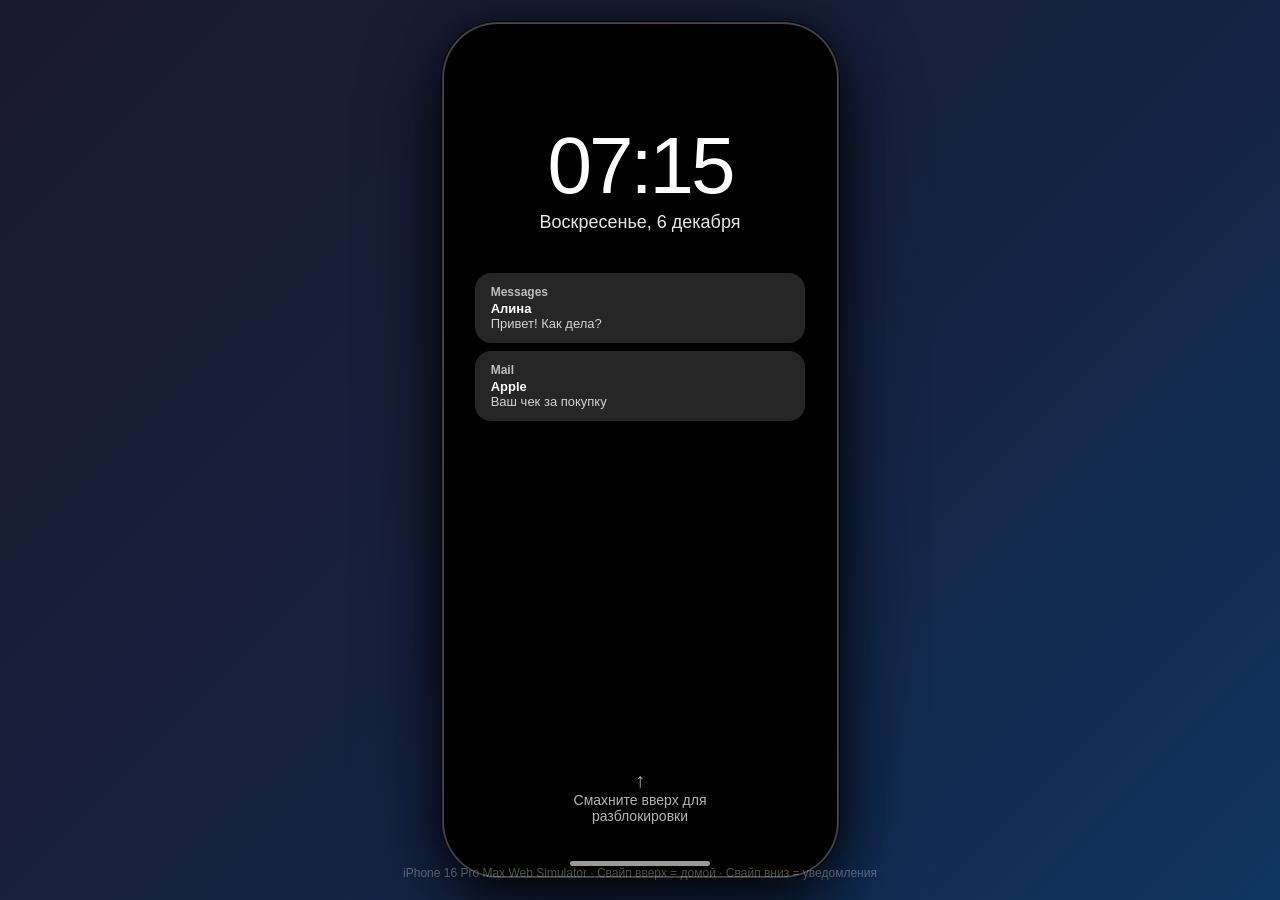
==== index.html @ 6da528c4 "Initial upload" ====
<!DOCTYPE html>
<html lang="ru">
<head>
  <meta charset="UTF-8">
  <meta name="viewport" content="width=device-width, initial-scale=1.0, maximum-scale=1.0, user-scalable=no">
  <title>iPhone 16 Pro Max</title>
  <link rel="stylesheet" href="css/main.css">
  <link rel="stylesheet" href="css/apps.css">
  <link rel="stylesheet" href="apps/facetime/facetime-styles.css">
  <style>
    #app-window { background: #000; }
  </style>
</head>
<body>

<!-- Phone shell -->
<div id="phone">
  <!-- Hardware buttons -->
  <div class="btn-action" title="Action Button"></div>
  <div class="btn-vol-up" title="Volume Up"></div>
  <div class="btn-vol-down" title="Volume Down"></div>
  <div class="btn-power" title="Power"></div>
  <!-- Bottom -->
  <div class="usbc"></div>
  <div class="speaker-left"></div>
  <div class="speaker-right"></div>

  <!-- Screen -->
  <div id="screen">
    <div id="screen-inner">

      <!-- Brightness overlay -->
      <div id="brightness-overlay"></div>

      <!-- ===== LOCK SCREEN ===== -->
      <div class="view active" id="lock-screen">
        <div class="lock-bg"></div>
        <div id="lock-screen-content">
          <div id="lock-time">00:00</div>
          <div id="lock-date">Понедельник, 1 января</div>
          <div id="lock-notifications"></div>
        </div>
        <div id="swipe-hint">Смахните вверх для разблокировки</div>
      </div>

      <!-- ===== PIN SCREEN ===== -->
      <div class="view" id="pin-screen">
        <div id="pin-title">Введите пароль</div>
        <div id="pin-dots">
          <div class="pin-dot"></div>
          <div class="pin-dot"></div>
          <div class="pin-dot"></div>
          <div class="pin-dot"></div>
        </div>
        <div id="pin-keypad">
          <button class="pin-key" onclick="handlePinKey('1')">1<span class="sub"></span></button>
          <button class="pin-key" onclick="handlePinKey('2')">2<span class="sub">ABC</span></button>
          <button class="pin-key" onclick="handlePinKey('3')">3<span class="sub">DEF</span></button>
          <button class="pin-key" onclick="handlePinKey('4')">4<span class="sub">GHI</span></button>
          <button class="pin-key" onclick="handlePinKey('5')">5<span class="sub">JKL</span></button>
          <button class="pin-key" onclick="handlePinKey('6')">6<span class="sub">MNO</span></button>
          <button class="pin-key" onclick="handlePinKey('7')">7<span class="sub">PQRS</span></button>
          <button class="pin-key" onclick="handlePinKey('8')">8<span class="sub">TUV</span></button>
          <button class="pin-key" onclick="handlePinKey('9')">9<span class="sub">WXYZ</span></button>
          <button class="pin-key emergency" onclick="showView('lock-screen')">Отмена</button>
          <button class="pin-key" onclick="handlePinKey('0')">0<span class="sub"></span></button>
          <button class="pin-key del" onclick="handlePinKey('del')">⌫</button>
        </div>
      </div>

      <!-- ===== HOME SCREEN ===== -->
      <div class="view" id="home-screen">
        <div id="home-wallpaper"></div>

        <!-- Status bar -->
        <div id="status-bar">
          <div id="status-time" onclick="openNotifCenter()" style="cursor:pointer"></div>
          <div id="status-icons" onclick="openControlCenter()" style="cursor:pointer;pointer-events:all"></div>
        </div>

        <!-- Dynamic Island -->
        <div id="dynamic-island">
          <div id="island-content"></div>
        </div>

        <!-- App pages -->
        <div id="pages-container"></div>

        <!-- Page dots -->
        <div id="page-dots"></div>

        <!-- Dock -->
        <div id="dock"></div>
      </div>

      <!-- ===== APP WINDOW ===== -->
      <div id="app-window">
        <div id="app-header">
          <div id="app-back" onclick="closeApp()">‹ Домой</div>
          <div id="app-title"></div>
          <div style="width:60px"></div>
        </div>
        <div id="app-content"></div>
      </div>

      <!-- ===== CONTROL CENTER ===== -->
      <div id="control-center">
        <div id="cc-bg" onclick="closeControlCenter()"></div>
        <div id="cc-content"></div>
      </div>

      <!-- ===== NOTIFICATION CENTER ===== -->
      <div id="notification-center">
        <div id="nc-bg" onclick="closeNotifCenter()"></div>
        <div id="nc-content"></div>
      </div>

      <!-- ===== HOME INDICATOR ===== -->
      <div id="home-indicator" onclick="goHome()"></div>

    </div><!-- /screen-inner -->
  </div><!-- /screen -->
</div><!-- /phone -->

<div style="position:fixed;bottom:20px;left:50%;transform:translateX(-50%);color:rgba(255,255,255,0.3);font-size:12px;pointer-events:none;text-align:center">
  iPhone 16 Pro Max Web Simulator · Свайп вверх = домой · Свайп вниз = уведомления
</div>

<script src="js/core.js"></script>
<script src="apps/facetime/facetime-models.js"></script>
<script src="apps/facetime/facetime-utils.js"></script>
<script src="apps/facetime/facetime-app.js"></script>
<script src="js/apps.js"></script>
</body>
</html>
---- css/main.css ----
* {
  margin: 0;
  padding: 0;
  box-sizing: border-box;
  -webkit-tap-highlight-color: transparent;
  user-select: none;
}

/* Hide all scrollbars inside the phone, but keep wheel/touch scrolling working */
#screen-inner *::-webkit-scrollbar,
#screen-inner::-webkit-scrollbar {
  width: 0 !important;
  height: 0 !important;
  display: none !important;
}
#screen-inner *,
#screen-inner {
  scrollbar-width: none !important;
  -ms-overflow-style: none !important;
}

:root {
  --titanium: #8E8E93;
  --titanium-dark: #636366;
  --titanium-light: #AEAEB2;
  --screen-bg: #000;
  --island-bg: #000;
  --font: -apple-system, 'SF Pro Display', 'Helvetica Neue', sans-serif;
}

body {
  background: linear-gradient(135deg, #1a1a2e 0%, #16213e 50%, #0f3460 100%);
  display: flex;
  justify-content: center;
  align-items: center;
  min-height: 100vh;
  font-family: var(--font);
  overflow: hidden;
}

/* ========== PHONE SHELL ========== */
#phone {
  position: relative;
  width: 393px;
  height: 852px;
  background: linear-gradient(160deg, #2c2c2e 0%, #1c1c1e 40%, #2c2c2e 100%);
  border-radius: 54px;
  box-shadow:
    0 0 0 1px rgba(255,255,255,0.08),
    0 0 0 2px #3a3a3c,
    0 0 0 3px rgba(0,0,0,0.8),
    0 30px 80px rgba(0,0,0,0.9),
    0 0 40px rgba(0,0,0,0.5),
    inset 0 1px 0 rgba(255,255,255,0.1);
  overflow: hidden;
  flex-shrink: 0;
}

/* Side buttons */
.btn-action {
  position: absolute;
  left: -3px;
  top: 120px;
  width: 3px;
  height: 36px;
  background: linear-gradient(to right, #3a3a3c, #2c2c2e);
  border-radius: 2px 0 0 2px;
  cursor: pointer;
  box-shadow: -1px 0 3px rgba(0,0,0,0.5);
}

.btn-vol-up {
  position: absolute;
  left: -3px;
  top: 178px;
  width: 3px;
  height: 64px;
  background: linear-gradient(to right, #3a3a3c, #2c2c2e);
  border-radius: 2px 0 0 2px;
  cursor: pointer;
}

.btn-vol-down {
  position: absolute;
  left: -3px;
  top: 254px;
  width: 3px;
  height: 64px;
  background: linear-gradient(to right, #3a3a3c, #2c2c2e);
  border-radius: 2px 0 0 2px;
  cursor: pointer;
}

.btn-power {
  position: absolute;
  right: -3px;
  top: 200px;
  width: 3px;
  height: 80px;
  background: linear-gradient(to left, #3a3a3c, #2c2c2e);
  border-radius: 0 2px 2px 0;
  cursor: pointer;
}

/* Bottom USB-C */
.usbc {
  position: absolute;
  bottom: 10px;
  left: 50%;
  transform: translateX(-50%);
  width: 60px;
  height: 8px;
  background: #1c1c1e;
  border-radius: 4px;
  border: 1px solid #3a3a3c;
}

.usbc::before,
.usbc::after {
  content: '';
  position: absolute;
  top: 50%;
  transform: translateY(-50%);
  width: 6px;
  height: 4px;
  background: #3a3a3c;
  border-radius: 2px;
}
.usbc::before { left: 6px; }
.usbc::after { right: 6px; }

/* Speaker grilles */
.speaker-left, .speaker-right {
  position: absolute;
  bottom: 14px;
  width: 40px;
  height: 4px;
  background: repeating-linear-gradient(90deg, #3a3a3c 0px, #3a3a3c 2px, transparent 2px, transparent 5px);
  border-radius: 2px;
}
.speaker-left { left: 40px; }
.speaker-right { right: 40px; }

/* ========== SCREEN ========== */
#screen {
  position: absolute;
  top: 0; left: 0;
  width: 100%;
  height: 100%;
  border-radius: 54px;
  overflow: hidden;
  background: #000;
}

/* Screen inner (slight inset) */
#screen-inner {
  position: absolute;
  top: 2px; left: 2px;
  right: 2px; bottom: 2px;
  border-radius: 52px;
  overflow: hidden;
  background: #000;
}

/* ========== STATUS BAR ========== */
#status-bar {
  position: absolute;
  top: 0; left: 0; right: 0;
  height: 54px;
  display: flex;
  align-items: flex-end;
  padding: 0 28px 8px;
  justify-content: space-between;
  z-index: 100;
}

#status-time {
  font-size: 15px;
  font-weight: 600;
  color: #fff;
  letter-spacing: -0.3px;
  cursor: pointer;
  padding: 4px 8px;
  border-radius: 8px;
  transition: background 0.15s;
}

#status-time:hover {
  background: rgba(255,255,255,0.1);
}

#status-icons {
  display: flex;
  align-items: center;
  gap: 6px;
  cursor: pointer;
  padding: 4px 8px;
  border-radius: 8px;
  transition: background 0.15s;
}

#status-icons:hover {
  background: rgba(255,255,255,0.1);
}

#status-icons svg {
  fill: #fff;
}

/* ========== DYNAMIC ISLAND ========== */
#dynamic-island {
  position: absolute;
  top: 11px;
  left: 50%;
  transform: translateX(-50%);
  width: 120px;
  height: 36px;
  background: #000;
  border-radius: 20px;
  z-index: 200;
  cursor: pointer;
  transition: all 0.4s cubic-bezier(0.34, 1.56, 0.64, 1);
  display: flex;
  align-items: center;
  justify-content: center;
  overflow: hidden;
}

#dynamic-island.expanded {
  width: 340px;
  height: 80px;
  border-radius: 28px;
}

#dynamic-island.pill {
  width: 200px;
  height: 36px;
}

#island-content {
  display: none;
  width: 100%;
  padding: 0 14px;
  color: #fff;
  font-size: 13px;
  align-items: center;
  gap: 10px;
}

#dynamic-island.expanded #island-content {
  display: flex;
}

/* ========== VIEWS ========== */
.view {
  position: absolute;
  top: 0; left: 0;
  width: 100%;
  height: 100%;
  border-radius: 52px;
  overflow: hidden;
  opacity: 0;
  pointer-events: none;
  transition: opacity 0.3s ease;
}

.view.active {
  opacity: 1;
  pointer-events: all;
}

/* ========== LOCK SCREEN ========== */
#lock-screen {
  background: url('https://4kwallpapers.com/images/walls/thumbs_3t/7629.jpg') center/cover no-repeat;
  display: flex;
  flex-direction: column;
  align-items: center;
  justify-content: flex-start;
  padding-top: 100px;
  position: relative;
}

#lock-screen .lock-bg {
  position: absolute;
  top: 0; left: 0; right: 0; bottom: 0;
  background-size: cover;
  background-position: center;
  z-index: 0;
}

#lock-screen-content {
  position: relative;
  z-index: 1;
  display: flex;
  flex-direction: column;
  align-items: center;
  width: 100%;
}

#lock-time {
  font-size: 80px;
  font-weight: 200;
  color: #fff;
  letter-spacing: -3px;
  text-shadow: 0 2px 20px rgba(0,0,0,0.3);
  line-height: 1;
  margin-bottom: 6px;
}

#lock-date {
  font-size: 18px;
  color: rgba(255,255,255,0.9);
  font-weight: 400;
  margin-bottom: 40px;
}

#lock-notifications {
  width: 85%;
  display: flex;
  flex-direction: column;
  gap: 8px;
  margin-bottom: 40px;
}

.lock-notif {
  background: rgba(255,255,255,0.15);
  backdrop-filter: blur(20px);
  border-radius: 16px;
  padding: 12px 16px;
  color: #fff;
  font-size: 13px;
}

.lock-notif .notif-app {
  font-weight: 600;
  font-size: 12px;
  opacity: 0.7;
  margin-bottom: 2px;
}

#swipe-hint {
  position: absolute;
  bottom: 50px;
  left: 50%;
  transform: translateX(-50%);
  color: rgba(255,255,255,0.7);
  font-size: 14px;
  text-align: center;
  animation: pulse 2s ease-in-out infinite;
}

#swipe-hint::before {
  content: '↑';
  display: block;
  font-size: 20px;
  animation: bounceUp 1.5s ease-in-out infinite;
}

@keyframes bounceUp {
  0%, 100% { transform: translateY(0); }
  50% { transform: translateY(-8px); }
}

@keyframes pulse {
  0%, 100% { opacity: 0.7; }
  50% { opacity: 0.3; }
}

/* ========== PIN SCREEN ========== */
#pin-screen {
  background: rgba(0,0,0,0.85);
  backdrop-filter: blur(30px);
  display: flex;
  flex-direction: column;
  align-items: center;
  justify-content: center;
  gap: 30px;
}

#pin-title {
  color: #fff;
  font-size: 20px;
  font-weight: 600;
}

#pin-dots {
  display: flex;
  gap: 16px;
}

.pin-dot {
  width: 14px;
  height: 14px;
  border-radius: 50%;
  border: 2px solid rgba(255,255,255,0.6);
  background: transparent;
  transition: all 0.15s ease;
}

.pin-dot.filled {
  background: #fff;
  border-color: #fff;
}

.pin-dot.error {
  background: #ff3b30;
  border-color: #ff3b30;
  animation: shake 0.4s ease;
}

@keyframes shake {
  0%, 100% { transform: translateX(0); }
  25% { transform: translateX(-6px); }
  75% { transform: translateX(6px); }
}

#pin-keypad {
  display: grid;
  grid-template-columns: repeat(3, 1fr);
  gap: 14px;
  width: 280px;
}

.pin-key {
  height: 72px;
  border-radius: 50%;
  background: rgba(255,255,255,0.15);
  border: none;
  color: #fff;
  font-size: 28px;
  font-weight: 300;
  cursor: pointer;
  display: flex;
  flex-direction: column;
  align-items: center;
  justify-content: center;
  transition: background 0.1s;
  font-family: var(--font);
}

.pin-key:active, .pin-key.pressed {
  background: rgba(255,255,255,0.35);
}

.pin-key .sub {
  font-size: 9px;
  letter-spacing: 1px;
  opacity: 0.6;
  font-weight: 500;
  margin-top: 2px;
}

.pin-key.del {
  font-size: 18px;
}

.pin-key.emergency {
  font-size: 13px;
  grid-column: 1;
  background: transparent;
}

/* ========== HOME SCREEN ========== */
#home-screen {
  background: #000;
  overflow: hidden;
}

/* Hide scrollbar on App Library page */
.home-page::-webkit-scrollbar { display: none; }

#dock, #home-search, #page-dots {
  transition: opacity 0.3s ease;
}

#home-wallpaper {
  position: absolute;
  top: 0; left: 0; right: 0; bottom: 0;
  background: url('https://4kwallpapers.com/images/walls/thumbs_3t/7629.jpg') center/cover no-repeat;
  z-index: 0;
}

#home-wallpaper::after {
  content: '';
  position: absolute;
  inset: 0;
  background: rgba(0,0,0,0.1);
  backdrop-filter: blur(8px);
}

#pages-container {
  position: absolute;
  top: 54px;
  left: 0;
  right: 0;
  bottom: 0;
  display: flex;
  transition: transform 0.3s cubic-bezier(0.25, 0.46, 0.45, 0.94);
  z-index: 1;
}

.home-page {
  min-width: 393px;
  padding: 10px 20px 120px;
  display: grid;
  grid-template-columns: repeat(4, 1fr);
  grid-template-rows: repeat(7, auto);
  gap: 20px 10px;
  align-content: start;
}

/* App Icons */
.app-icon {
  display: flex;
  flex-direction: column;
  align-items: center;
  gap: 5px;
  cursor: pointer;
  position: relative;
}

.app-icon-img {
  width: 60px;
  height: 60px;
  border-radius: 14px;
  display: flex;
  align-items: center;
  justify-content: center;
  font-size: 30px;
  transition: transform 0.1s ease;
  box-shadow: 0 4px 12px rgba(0,0,0,0.3);
  overflow: hidden;
  position: relative;
}

.app-icon-img::after {
  content: '';
  position: absolute;
  top: 0; left: 0; right: 0;
  height: 50%;
  background: linear-gradient(180deg, rgba(255,255,255,0.15) 0%, transparent 100%);
  border-radius: 14px 14px 0 0;
  pointer-events: none;
  z-index: 1;
}

.app-icon:active .app-icon-img {
  transform: scale(0.88);
}

.app-icon-label {
  font-size: 11px;
  color: #fff;
  text-align: center;
  text-shadow: 0 1px 3px rgba(0,0,0,0.6);
  white-space: nowrap;
  overflow: hidden;
  text-overflow: ellipsis;
  max-width: 70px;
}

.app-icon.wiggle .app-icon-img {
  animation: wiggle 0.3s ease-in-out infinite;
}

.app-badge {
  position: absolute;
  top: -4px;
  right: -4px;
  background: #ff3b30;
  color: #fff;
  font-size: 10px;
  font-weight: 700;
  min-width: 18px;
  height: 18px;
  border-radius: 9px;
  display: flex;
  align-items: center;
  justify-content: center;
  padding: 0 4px;
  border: 2px solid rgba(0,0,0,0.3);
}

.delete-btn {
  position: absolute;
  top: -4px;
  left: -4px;
  width: 20px;
  height: 20px;
  background: rgba(80,80,80,0.9);
  color: #fff;
  border-radius: 50%;
  display: none;
  align-items: center;
  justify-content: center;
  font-size: 14px;
  font-weight: 300;
  z-index: 10;
  cursor: pointer;
  border: 2px solid rgba(0,0,0,0.5);
}

.app-icon.wiggle .delete-btn {
  display: flex;
}

@keyframes wiggle {
  0%, 100% { transform: rotate(-1.5deg); }
  50% { transform: rotate(1.5deg); }
}

/* Page dots */
#page-dots {
  position: absolute;
  bottom: 118px;
  left: 50%;
  transform: translateX(-50%);
  display: flex;
  gap: 6px;
  z-index: 2;
}

.page-dot {
  width: 6px;
  height: 6px;
  border-radius: 50%;
  background: rgba(255,255,255,0.4);
  transition: all 0.3s;
}

.page-dot.active {
  background: #fff;
  transform: scale(1.2);
}

/* Dock */
#dock {
  position: absolute;
  bottom: 12px;
  left: 20px;
  right: 20px;
  height: 90px;
  background: rgba(200,200,220,0.25);
  backdrop-filter: blur(40px) saturate(150%);
  border-radius: 28px;
  display: flex;
  align-items: center;
  justify-content: space-around;
  padding: 0 20px;
  z-index: 2;
  border: 1px solid rgba(255,255,255,0.2);
}

/* ========== APP WINDOW ========== */
#app-window {
  position: absolute;
  top: 0; left: 0;
  width: 100%;
  height: 100%;
  z-index: 300;
  display: none;
  flex-direction: column;
  border-radius: 52px;
  overflow: hidden;
  transform-origin: center center;
}

#app-window.open {
  display: flex;
  animation: appOpen 0.35s cubic-bezier(0.34, 1.2, 0.64, 1) forwards;
}

#app-window.closing {
  animation: appClose 0.25s ease-in forwards;
}

@keyframes appOpen {
  from { transform: scale(0.85); opacity: 0; }
  to { transform: scale(1); opacity: 1; }
}

@keyframes appClose {
  from { transform: scale(1); opacity: 1; }
  to { transform: scale(0.85); opacity: 0; }
}

#app-header {
  height: 50px;
  display: flex;
  align-items: center;
  padding: 0 14px;
  justify-content: space-between;
  flex-shrink: 0;
  position: relative;
  z-index: 10;
  background: rgba(28,28,30,0.7);
  backdrop-filter: blur(20px) saturate(160%);
  border-bottom: 0.5px solid rgba(255,255,255,0.08);
}

#app-title {
  font-size: 16px;
  font-weight: 600;
  color: #fff;
  position: absolute;
  left: 50%;
  transform: translateX(-50%);
}

#app-back {
  color: #007AFF;
  font-size: 16px;
  cursor: pointer;
  display: flex;
  align-items: center;
  gap: 2px;
  padding: 6px 10px;
  border-radius: 10px;
  transition: background 0.15s;
  z-index: 2;
}

#app-back:hover {
  background: rgba(0,122,255,0.12);
}

#app-content {
  flex: 1;
  overflow: hidden;
  position: relative;
}

/* ========== CONTROL CENTER ========== */
#control-center {
  position: absolute;
  top: 0; left: 0;
  width: 100%;
  height: 100%;
  z-index: 400;
  display: none;
  border-radius: 52px;
  overflow: hidden;
}

#control-center.open {
  display: block;
  animation: slideDown 0.4s cubic-bezier(0.25, 0.46, 0.45, 0.94);
}

@keyframes slideDown {
  from { transform: translateY(-100%); opacity: 0; }
  to { transform: translateY(0); opacity: 1; }
}

#cc-bg {
  position: absolute;
  inset: 0;
  background: rgba(10,10,20,0.88);
  backdrop-filter: blur(50px) saturate(180%);
}

#cc-content {
  position: relative;
  z-index: 1;
}

/* Unused legacy classes kept for compat */
.cc-group { background: rgba(255,255,255,0.12); border-radius: 20px; }
.cc-conn-grid { display: grid; grid-template-columns: 1fr 1fr; grid-template-rows: 1fr 1fr; height: 100%; }
.cc-conn-item { display:flex;flex-direction:column;align-items:center;justify-content:center;gap:4px;cursor:pointer;padding:8px; }
.cc-tile-sm { background:rgba(255,255,255,0.12);border-radius:16px;display:flex;flex-direction:column;align-items:center;justify-content:center;padding:10px;cursor:pointer;aspect-ratio:1; }
.cc-tile-label { font-size:9px;font-weight:600;color:rgba(255,255,255,0.8); }
.cc-media { display:flex;align-items:center;padding:12px 16px;gap:10px; }
.cc-slider-group { display:flex;flex-direction:column;align-items:center;padding:14px; }
.cc-slider-icon { font-size:18px; }

/* ========== NOTIFICATIONS ========== */
#notification-center {
  position: absolute;
  top: 0; left: 0;
  width: 100%;
  height: 85%;
  z-index: 400;
  display: none;
  border-radius: 52px 52px 0 0;
  overflow: hidden;
}

#notification-center.open {
  display: block;
  animation: slideFromTop 0.35s ease;
}

@keyframes slideFromTop {
  from { transform: translateY(-100%); }
  to { transform: translateY(0); }
}

#nc-bg {
  position: absolute;
  inset: 0;
  background: rgba(15,15,15,0.88);
  backdrop-filter: blur(40px);
}

#nc-content {
  position: relative;
  z-index: 1;
  padding: 60px 16px 20px;
  overflow-y: auto;
  height: 100%;
}

.notif-item {
  background: rgba(50,50,50,0.8);
  border-radius: 16px;
  padding: 12px 16px;
  margin-bottom: 8px;
  color: #fff;
  display: flex;
  gap: 10px;
  align-items: flex-start;
}

.notif-icon {
  width: 34px;
  height: 34px;
  border-radius: 8px;
  display: flex;
  align-items: center;
  justify-content: center;
  font-size: 18px;
  flex-shrink: 0;
}

.notif-body .notif-app-name {
  font-size: 11px;
  opacity: 0.6;
  font-weight: 600;
  text-transform: uppercase;
  letter-spacing: 0.5px;
}

.notif-body .notif-title {
  font-size: 14px;
  font-weight: 600;
  margin: 2px 0;
}

.notif-body .notif-text {
  font-size: 13px;
  opacity: 0.8;
}

/* ========== ANIMATIONS & TRANSITIONS ========== */
.screen-transition {
  animation: fadeIn 0.3s ease;
}

@keyframes fadeIn {
  from { opacity: 0; }
  to { opacity: 1; }
}

/* ========== HOME INDICATOR ========== */
#home-indicator {
  position: absolute;
  bottom: 8px;
  left: 50%;
  transform: translateX(-50%);
  width: 140px;
  height: 5px;
  background: rgba(255, 255, 255, 0.6);
  border-radius: 3px;
  z-index: 500;
  cursor: pointer;
  transition: background 0.2s;
}

#home-indicator:hover {
  background: rgba(255, 255, 255, 0.9);
}

/* Brightness overlay */
#brightness-overlay {
  position: absolute;
  top: 0; left: 0;
  width: 100%;
  height: 100%;
  background: rgba(0,0,0,0);
  pointer-events: none;
  z-index: 999;
  border-radius: 52px;
  transition: background 0.3s;
}
---- css/apps.css ----
/* ========== HOME WIDGETS ========== */
.widget-row {
  grid-column: span 4;
  display: grid;
  grid-template-columns: 1fr 1fr;
  gap: 10px;
  margin-bottom: 4px;
}

.home-widget {
  border-radius: 20px;
  padding: 14px 16px;
  cursor: pointer;
  position: relative;
  overflow: hidden;
  display: flex;
  flex-direction: column;
  justify-content: space-between;
  min-height: 150px;
  backdrop-filter: blur(20px);
  transition: transform 0.1s;
}

.home-widget:active {
  transform: scale(0.95);
}

.weather-widget {
  background: linear-gradient(135deg, rgba(100,180,255,0.7), rgba(60,130,220,0.8));
  border: 1px solid rgba(255,255,255,0.2);
}

.widget-city {
  font-size: 14px;
  color: #fff;
  font-weight: 500;
}

.widget-temp {
  font-size: 48px;
  font-weight: 200;
  color: #fff;
  line-height: 1;
  letter-spacing: -2px;
}

.widget-condition {
  font-size: 12px;
  color: rgba(255,255,255,0.8);
}

.widget-label {
  position: absolute;
  bottom: 8px;
  left: 16px;
  font-size: 10px;
  color: rgba(255,255,255,0.6);
  font-weight: 600;
}

.calendar-widget {
  background: rgba(255,255,255,0.85);
  border: 1px solid rgba(255,255,255,0.3);
}

.widget-day {
  font-size: 11px;
  font-weight: 700;
  color: #ff3b30;
  letter-spacing: 0.5px;
}

.widget-date {
  font-size: 48px;
  font-weight: 300;
  color: #000;
  line-height: 1;
}

.widget-event {
  font-size: 12px;
  color: rgba(0,0,0,0.5);
}

.calendar-widget .widget-label {
  color: rgba(0,0,0,0.4);
}

/* ========== COMMON APP STYLES ========== */
.app-view {
  width: 100%;
  height: 100%;
  overflow-y: auto;
  overflow-x: hidden;
  -webkit-overflow-scrolling: touch;
}

/* iOS-style scroll */
.app-view::-webkit-scrollbar { display: none; }

/* ========== CALCULATOR ========== */
#calc-app {
  background: #000;
  display: flex;
  flex-direction: column;
  height: 100%;
  padding: 0;
}

#calc-display {
  flex: 1;
  display: flex;
  flex-direction: column;
  justify-content: flex-end;
  padding: 20px 24px 10px;
}

#calc-history {
  font-size: 22px;
  color: rgba(255,255,255,0.4);
  text-align: right;
  min-height: 30px;
  word-break: break-all;
}

#calc-result {
  font-size: 72px;
  font-weight: 200;
  color: #fff;
  text-align: right;
  letter-spacing: -2px;
  line-height: 1;
  word-break: break-all;
}

#calc-buttons {
  display: grid;
  grid-template-columns: repeat(4, 1fr);
  gap: 12px;
  padding: 16px;
}

.calc-btn {
  aspect-ratio: 1;
  border-radius: 50%;
  border: none;
  font-size: 28px;
  font-weight: 400;
  cursor: pointer;
  transition: filter 0.1s;
  font-family: -apple-system, sans-serif;
  display: flex;
  align-items: center;
  justify-content: center;
}

.calc-btn:active { filter: brightness(1.4); }
.calc-btn.func { background: #a5a5a5; color: #000; }
.calc-btn.op { background: #ff9f0a; color: #fff; }
.calc-btn.op.active { background: #fff; color: #ff9f0a; }
.calc-btn.num { background: #333; color: #fff; }
.calc-btn.zero { border-radius: 40px; aspect-ratio: auto; padding: 0 28px; justify-content: flex-start; }

/* ========== CLOCK ========== */
#clock-app {
  background: #000;
  height: 100%;
  display: flex;
  flex-direction: column;
  font-family: var(--font);
}

.clock-body {
  flex: 1;
  position: relative;
  overflow: hidden;
}

.clock-panel {
  display: none;
  position: absolute;
  inset: 0;
  flex-direction: column;
}

.clock-panel.active { display: flex; }

/* Header */
.clock-header {
  display: flex;
  align-items: flex-end;
  justify-content: space-between;
  padding: 18px 20px 8px;
  min-height: 52px;
}

.clock-title {
  margin: 0;
  color: #fff;
  font-size: 34px;
  font-weight: 700;
  letter-spacing: -0.5px;
}

.clock-add-btn {
  width: 32px;
  height: 32px;
  border-radius: 50%;
  border: none;
  background: #1c1c1e;
  color: #ff9f0a;
  font-size: 24px;
  line-height: 1;
  font-weight: 300;
  cursor: pointer;
  display: flex;
  align-items: center;
  justify-content: center;
  padding-bottom: 2px;
  font-family: var(--font);
}
.clock-add-btn:active { background: #2c2c2e; }

.clock-scroll {
  flex: 1;
  overflow-y: auto;
  padding: 8px 20px 20px;
}

/* Bottom tab bar */
.clock-tabbar {
  display: flex;
  background: rgba(20,20,22,0.96);
  backdrop-filter: blur(20px);
  border-top: 0.5px solid #2c2c2e;
  padding: 8px 0 6px;
}

.clock-tab {
  flex: 1;
  display: flex;
  flex-direction: column;
  align-items: center;
  gap: 3px;
  color: #8e8e93;
  cursor: pointer;
}

.clock-tab-ico {
  font-size: 22px;
  line-height: 1;
  filter: grayscale(1) brightness(1.4);
  opacity: 0.7;
}

.clock-tab-lbl {
  font-size: 10px;
  font-weight: 500;
}

.clock-tab.active { color: #ff9f0a; }
.clock-tab.active .clock-tab-ico {
  filter: none;
  opacity: 1;
}

/* World Clock */
.world-row {
  display: flex;
  align-items: center;
  justify-content: space-between;
  padding: 14px 0;
  border-bottom: 0.5px solid #2c2c2e;
}
.world-label {
  color: #8e8e93;
  font-size: 13px;
  margin-bottom: 2px;
}
.world-city {
  color: #fff;
  font-size: 22px;
  font-weight: 400;
}
.world-time {
  color: #fff;
  font-size: 52px;
  font-weight: 200;
  letter-spacing: -1px;
}

/* Alarm */
.alarm-row {
  display: flex;
  align-items: center;
  justify-content: space-between;
  padding: 14px 0;
  border-bottom: 0.5px solid #2c2c2e;
}
.alarm-time {
  color: #fff;
  font-size: 40px;
  font-weight: 200;
  letter-spacing: -1px;
  line-height: 1.05;
}
.alarm-time.off { color: #8e8e93; }
.alarm-sub {
  color: #8e8e93;
  font-size: 13px;
  margin-top: 2px;
}
.alarm-empty {
  color: #8e8e93;
  text-align: center;
  padding-top: 40px;
  font-size: 15px;
}

/* Stopwatch */
.sw-stage {
  display: flex;
  flex-direction: column;
  align-items: center;
  padding: 30px 20px 16px;
}

#sw-display {
  font-size: 72px;
  font-weight: 100;
  color: #fff;
  letter-spacing: -2px;
  margin: 24px 0 36px;
  font-variant-numeric: tabular-nums;
  font-feature-settings: "tnum";
}

#sw-display .ms {
  font-size: 72px;
  font-weight: 100;
}

.sw-btns {
  display: flex;
  gap: 56px;
  margin-bottom: 8px;
}

.sw-btn {
  width: 78px;
  height: 78px;
  border-radius: 50%;
  border: none;
  font-size: 16px;
  font-weight: 400;
  cursor: pointer;
  transition: filter 0.1s;
  font-family: var(--font);
  position: relative;
}

/* ring around buttons like iOS */
.sw-btn::before {
  content: "";
  position: absolute;
  inset: -3px;
  border-radius: 50%;
  border: 2px solid #000;
}

.sw-btn:active { filter: brightness(1.4); }
.sw-btn.start { background: rgba(48,209,88,0.25); color: #30d158; }
.sw-btn.stop { background: rgba(255,59,48,0.25); color: #ff3b30; }
.sw-btn.reset { background: #333; color: #fff; }
.sw-btn.lap { background: #333; color: #fff; }

#laps-list {
  width: 100%;
}

.lap-row {
  display: flex;
  justify-content: space-between;
  padding: 12px 0;
  border-bottom: 0.5px solid #2c2c2e;
  color: #fff;
  font-size: 16px;
  font-variant-numeric: tabular-nums;
}

/* Timer */
.timer-stage {
  flex: 1;
  display: flex;
  flex-direction: column;
  align-items: center;
  justify-content: center;
  gap: 36px;
  padding: 20px;
}

#timer-display {
  font-size: 80px;
  font-weight: 100;
  color: #fff;
  letter-spacing: -3px;
  font-variant-numeric: tabular-nums;
}

.timer-wheel-wrap {
  display: flex;
  align-items: flex-start;
  gap: 6px;
}

.timer-colon {
  color: #fff;
  font-size: 32px;
  font-weight: 300;
  margin-top: 10px;
}

.timer-wheel {
  display: flex;
  flex-direction: column;
  align-items: center;
  gap: 6px;
}

.timer-wheel label {
  color: #8e8e93;
  font-size: 12px;
}

.timer-wheel input {
  width: 72px;
  background: #1c1c1e;
  border: none;
  border-radius: 14px;
  color: #fff;
  font-size: 34px;
  font-weight: 200;
  text-align: center;
  padding: 12px 4px;
  font-family: var(--font);
  -moz-appearance: textfield;
}
.timer-wheel input::-webkit-outer-spin-button,
.timer-wheel input::-webkit-inner-spin-button {
  -webkit-appearance: none;
  margin: 0;
}

/* ========== MESSAGES ========== */
#messages-app {
  background: #000;
  height: 100%;
  display: flex;
  flex-direction: column;
}

.msg-list {
  flex: 1;
  overflow-y: auto;
  padding: 10px 16px;
  display: flex;
  flex-direction: column;
  gap: 12px;
}

.msg-bubble {
  max-width: 78%;
  padding: 10px 14px;
  border-radius: 18px;
  font-size: 15px;
  line-height: 1.4;
  word-break: break-word;
}

.msg-bubble.sent {
  background: #007AFF;
  color: #fff;
  align-self: flex-end;
  border-bottom-right-radius: 4px;
}

.msg-bubble.received {
  background: #2c2c2e;
  color: #fff;
  align-self: flex-start;
  border-bottom-left-radius: 4px;
}

.msg-time {
  font-size: 10px;
  opacity: 0.5;
  margin-top: 2px;
  text-align: right;
}

.msg-input-wrap {
  display: flex;
  align-items: center;
  padding: 8px 12px;
  gap: 8px;
  background: #1c1c1e;
  border-top: 1px solid #2c2c2e;
}

.msg-input {
  flex: 1;
  background: #2c2c2e;
  border: none;
  border-radius: 20px;
  padding: 8px 14px;
  color: #fff;
  font-size: 15px;
  outline: none;
  font-family: var(--font);
}

.msg-send-btn {
  width: 32px;
  height: 32px;
  border-radius: 50%;
  background: #007AFF;
  border: none;
  color: #fff;
  font-size: 16px;
  cursor: pointer;
  display: flex;
  align-items: center;
  justify-content: center;
}

/* ========== PHONE ========== */
#phone-app {
  background: #000;
  height: 100%;
  display: flex;
  flex-direction: column;
}

.dialer {
  flex: 1;
  display: flex;
  flex-direction: column;
  align-items: center;
  padding: 20px;
}

#dialer-number {
  font-size: 42px;
  font-weight: 300;
  color: #fff;
  letter-spacing: 2px;
  min-height: 60px;
  text-align: center;
  margin-bottom: 20px;
  width: 100%;
}

.dialer-grid {
  display: grid;
  grid-template-columns: repeat(3, 1fr);
  gap: 16px;
  width: 280px;
}

.dial-key {
  height: 72px;
  border-radius: 50%;
  background: #2c2c2e;
  border: none;
  color: #fff;
  font-size: 26px;
  cursor: pointer;
  display: flex;
  flex-direction: column;
  align-items: center;
  justify-content: center;
  transition: background 0.1s;
  font-family: var(--font);
}

.dial-key:active { background: #4c4c4e; }
.dial-key .sub { font-size: 9px; letter-spacing: 1.5px; opacity: 0.5; }
.dial-key.call-btn { background: #30d158; }
.dial-key.del-btn { background: transparent; font-size: 20px; }

/* ========== CALENDAR ========== */
#calendar-app {
  background: #000;
  height: 100%;
  display: flex;
  flex-direction: column;
  font-family: var(--font);
  color: #fff;
}

.cal-header {
  display: flex;
  align-items: center;
  justify-content: space-between;
  padding: 14px 18px 10px;
}

.cal-month {
  font-size: 22px;
  font-weight: 700;
  color: #fff;
}

.cal-nav {
  background: none;
  border: none;
  color: #ff3b30;
  font-size: 28px;
  cursor: pointer;
  padding: 0 10px;
  line-height: 1;
}

.cal-weekdays {
  display: grid;
  grid-template-columns: repeat(7, 1fr);
  padding: 0 8px 6px;
  border-bottom: 0.5px solid #2c2c2e;
}

.cal-wd {
  text-align: center;
  font-size: 11px;
  font-weight: 600;
  color: #8e8e93;
  text-transform: uppercase;
}

.cal-grid {
  display: grid;
  grid-template-columns: repeat(7, 1fr);
  padding: 6px 8px;
  gap: 2px;
}

.cal-cell {
  aspect-ratio: 1;
  display: flex;
  flex-direction: column;
  align-items: center;
  justify-content: center;
  cursor: pointer;
  position: relative;
  gap: 2px;
}

.cal-cell.empty { cursor: default; }

.cal-num {
  font-size: 18px;
  color: #fff;
  width: 34px;
  height: 34px;
  display: flex;
  align-items: center;
  justify-content: center;
  border-radius: 50%;
}

.cal-cell.today .cal-num {
  background: #ff3b30;
  color: #fff;
  font-weight: 600;
}

.cal-dot {
  width: 5px;
  height: 5px;
  border-radius: 50%;
  background: #ff3b30;
  position: absolute;
  bottom: 4px;
}

.cal-cell.today .cal-dot { background: #fff; }

.cal-events {
  flex: 1;
  overflow-y: auto;
  border-top: 8px solid #1c1c1e;
  padding: 14px 18px;
}

.cal-events-head {
  display: flex;
  align-items: center;
  justify-content: space-between;
  margin-bottom: 12px;
}

.cal-events-head span {
  font-size: 18px;
  font-weight: 600;
  color: #fff;
}

.cal-add {
  background: none;
  border: none;
  color: #ff3b30;
  font-size: 26px;
  cursor: pointer;
  line-height: 1;
}

.cal-noevents {
  color: #8e8e93;
  font-size: 15px;
  text-align: center;
  padding: 30px 0;
}

.cal-event {
  display: flex;
  align-items: center;
  gap: 12px;
  background: #1c1c1e;
  border-radius: 12px;
  padding: 12px 14px;
  margin-bottom: 8px;
}

.cal-event-bar {
  width: 4px;
  align-self: stretch;
  background: #ff3b30;
  border-radius: 2px;
}

.cal-event-info { flex: 1; }

.cal-event-title {
  font-size: 16px;
  color: #fff;
  font-weight: 500;
}

.cal-event-time {
  font-size: 13px;
  color: #8e8e93;
  margin-top: 2px;
}

.cal-event-del {
  background: none;
  border: none;
  color: #8e8e93;
  font-size: 16px;
  cursor: pointer;
}

/* ========== NOTES ========== */
#notes-app {
  background: #1c1c1e;
  height: 100%;
  display: flex;
  flex-direction: column;
  font-family: var(--font);
}

.notes-list-view, .note-edit-view {
  height: 100%;
  display: flex;
  flex-direction: column;
}

.notes-header {
  padding: 12px 18px 4px;
}

.notes-title {
  font-size: 32px;
  font-weight: 700;
  color: #fff;
  letter-spacing: 0.3px;
}

.notes-search {
  display: flex;
  align-items: center;
  gap: 7px;
  background: #2c2c2e;
  border-radius: 10px;
  padding: 8px 11px;
  margin: 8px 16px 6px;
}

.notes-search input {
  flex: 1;
  background: transparent;
  border: none;
  outline: none;
  color: #fff;
  font-size: 16px;
  font-family: var(--font);
}
.notes-search input::placeholder { color: #8e8e93; }

.notes-count {
  text-align: center;
  color: #8e8e93;
  font-size: 12px;
  padding: 4px 0 8px;
}

.notes-list {
  flex: 1;
  overflow-y: auto;
  padding: 0 16px;
}

.note-item {
  background: #2c2c2e;
  padding: 12px 16px;
  cursor: pointer;
  border-bottom: 0.5px solid #3a3a3c;
}
.note-item:first-child { border-radius: 12px 12px 0 0; }
.note-item:last-child { border-radius: 0 0 12px 12px; border-bottom: none; }
.note-item:only-child { border-radius: 12px; }

.note-item-title {
  font-size: 16px;
  font-weight: 600;
  color: #fff;
  white-space: nowrap;
  overflow: hidden;
  text-overflow: ellipsis;
  margin-bottom: 3px;
}

.note-item-row {
  display: flex;
  gap: 6px;
  font-size: 13px;
  white-space: nowrap;
  overflow: hidden;
}

.note-item-date {
  color: #fff;
  flex-shrink: 0;
}

.note-item-preview {
  color: #8e8e93;
  overflow: hidden;
  text-overflow: ellipsis;
}

.notes-empty {
  color: #8e8e93;
  text-align: center;
  padding: 60px 0;
  font-size: 15px;
}

.notes-toolbar {
  display: flex;
  align-items: center;
  justify-content: space-between;
  padding: 8px 20px;
  background: rgba(28,28,30,0.92);
  backdrop-filter: blur(10px);
}

.notes-new-btn {
  background: none;
  border: none;
  cursor: pointer;
  padding: 4px;
  display: flex;
}

/* Note edit view */
.note-edit-view {
  background: #1c1c1e;
}

.note-edit-header {
  display: flex;
  align-items: center;
  justify-content: space-between;
  padding: 8px 12px;
}

.note-back-btn {
  display: flex;
  align-items: center;
  gap: 2px;
  background: none;
  border: none;
  color: #ffd60a;
  font-size: 16px;
  cursor: pointer;
  font-family: var(--font);
}

.note-edit-actions {
  display: flex;
  align-items: center;
  gap: 14px;
}

.note-del-btn {
  background: none;
  border: none;
  cursor: pointer;
  padding: 2px;
  display: flex;
}

.note-done-btn {
  background: none;
  border: none;
  color: #ffd60a;
  font-size: 16px;
  font-weight: 600;
  cursor: pointer;
  font-family: var(--font);
}

.note-edit-date {
  text-align: center;
  color: #8e8e93;
  font-size: 12px;
  padding: 4px 0 10px;
}

.note-title-input {
  background: transparent;
  border: none;
  outline: none;
  color: #fff;
  font-size: 22px;
  font-weight: 700;
  padding: 0 18px 8px;
  font-family: var(--font);
}
.note-title-input::placeholder { color: #5a5a5e; }

.note-text-input {
  flex: 1;
  background: transparent;
  border: none;
  outline: none;
  color: #e5e5e7;
  font-size: 17px;
  line-height: 1.5;
  padding: 0 18px 18px;
  resize: none;
  font-family: var(--font);
}

/* ========== SETTINGS ========== */
#settings-app {
  background: #000;
  height: 100%;
  overflow-y: auto;
  font-family: var(--font);
  -webkit-overflow-scrolling: touch;
}

/* Large title + search */
.settings-large-header {
  padding: 14px 16px 6px;
}

.settings-large-title {
  font-size: 34px;
  font-weight: 700;
  color: #fff;
  letter-spacing: 0.4px;
  margin-bottom: 12px;
}

.settings-search {
  display: flex;
  align-items: center;
  gap: 7px;
  background: #1c1c1e;
  border-radius: 11px;
  padding: 8px 11px;
}

.settings-search svg { flex-shrink: 0; }

.settings-search input {
  flex: 1;
  background: transparent;
  border: none;
  outline: none;
  color: #fff;
  font-size: 17px;
  font-family: var(--font);
}

.settings-search input::placeholder { color: #8e8e93; }

.settings-search-mic {
  font-size: 15px;
  opacity: 0.6;
  flex-shrink: 0;
}

.settings-section {
  margin: 35px 16px 0;
}

.settings-section-title {
  font-size: 13px;
  color: #8e8e93;
  letter-spacing: 0.2px;
  padding: 0 16px;
  margin-bottom: 7px;
}

.settings-group {
  background: #1c1c1e;
  border-radius: 12px;
  overflow: hidden;
}

.settings-section + .settings-section { margin-top: 35px; }

.settings-row {
  display: flex;
  align-items: center;
  padding: 11px 16px;
  cursor: pointer;
  gap: 12px;
  position: relative;
  min-height: 44px;
  box-sizing: border-box;
}

/* Hairline separator inset to start after the icon */
.settings-row:not(:last-child)::after {
  content: '';
  position: absolute;
  left: 58px;
  right: 0;
  bottom: 0;
  height: 0.5px;
  background: rgba(255,255,255,0.15);
}

.settings-row-icon {
  width: 29px;
  height: 29px;
  border-radius: 7px;
  display: flex;
  align-items: center;
  justify-content: center;
  font-size: 16px;
  flex-shrink: 0;
  line-height: 1;
}

.settings-row-label {
  flex: 1;
  font-size: 17px;
  color: #fff;
  letter-spacing: -0.2px;
}

.settings-row-value {
  font-size: 17px;
  color: #8e8e93;
  letter-spacing: -0.2px;
}

.settings-row-arrow {
  color: #5a5a5e;
  font-size: 19px;
  font-weight: 500;
  margin-left: 2px;
}

/* Apple ID banner */
.settings-appleid-row {
  padding: 14px 16px;
}

.settings-appleid-avatar {
  width: 58px;
  height: 58px;
  border-radius: 50%;
  background: linear-gradient(135deg,#a2a2a8,#6d6d72);
  display: flex;
  align-items: center;
  justify-content: center;
  font-size: 30px;
  flex-shrink: 0;
  color: #fff;
}

.settings-appleid-text { flex: 1; }

.settings-appleid-name {
  color: #fff;
  font-size: 21px;
  font-weight: 600;
  letter-spacing: -0.3px;
}

.settings-appleid-sub {
  color: #8e8e93;
  font-size: 14px;
  margin-top: 2px;
}

.settings-appleid-row::after { left: 16px !important; }

/* Wallpaper strip */
.settings-wallpaper-strip {
  display: flex;
  gap: 8px;
  overflow-x: auto;
  padding: 12px 16px;
  position: relative;
}

.settings-wallpaper-strip::after {
  content: '';
  position: absolute;
  left: 16px;
  right: 0;
  bottom: 0;
  height: 0.5px;
  background: rgba(255,255,255,0.15);
}

.settings-wallpaper-thumb {
  width: 58px;
  height: 100px;
  border-radius: 9px;
  object-fit: cover;
  cursor: pointer;
  flex-shrink: 0;
  border: 2px solid transparent;
}

/* Toggle switch */
.ios-toggle {
  position: relative;
  width: 51px;
  height: 31px;
  cursor: pointer;
  flex-shrink: 0;
}

.ios-toggle input { display: none; }

.ios-toggle-track {
  position: absolute;
  inset: 0;
  background: #3a3a3c;
  border-radius: 16px;
  transition: background 0.2s;
}

.ios-toggle input:checked + .ios-toggle-track { background: #30d158; }

.ios-toggle-thumb {
  position: absolute;
  top: 2px;
  left: 2px;
  width: 27px;
  height: 27px;
  background: #fff;
  border-radius: 50%;
  transition: transform 0.2s;
  box-shadow: 0 2px 4px rgba(0,0,0,0.3);
}

.ios-toggle input:checked ~ .ios-toggle-thumb { transform: translateX(20px); }

/* Slider in settings */
.settings-slider-row {
  padding: 14px 16px;
  background: #1c1c1e;
  border-radius: 12px;
  margin-top: 12px;
}

.settings-slider-label {
  color: #8e8e93;
  font-size: 13px;
  margin-bottom: 12px;
  display: flex;
  justify-content: space-between;
  letter-spacing: 0.2px;
}

.settings-slider-wrap {
  display: flex;
  align-items: center;
  gap: 10px;
}

.settings-slider-ico {
  color: #8e8e93;
  font-size: 12px;
  flex-shrink: 0;
}

.settings-slider {
  -webkit-appearance: none;
  flex: 1;
  width: 100%;
  height: 5px;
  border-radius: 3px;
  background: #3a3a3c;
  outline: none;
}

.settings-slider::-webkit-slider-thumb {
  -webkit-appearance: none;
  width: 27px;
  height: 27px;
  border-radius: 50%;
  background: #fff;
  cursor: pointer;
  box-shadow: 0 2px 6px rgba(0,0,0,0.4);
}

/* ========== SAFARI ========== */
#safari-app {
  background: #1c1c1e;
  height: 100%;
  display: flex;
  flex-direction: column;
}

.safari-bar {
  display: flex;
  align-items: center;
  padding: 8px 12px;
  gap: 8px;
  background: #1c1c1e;
  border-bottom: 1px solid #2c2c2e;
}

.safari-url-input {
  flex: 1;
  background: #2c2c2e;
  border: none;
  border-radius: 10px;
  padding: 8px 14px;
  color: #fff;
  font-size: 14px;
  outline: none;
  font-family: var(--font);
  text-align: center;
}

.safari-go-btn {
  background: #007AFF;
  color: #fff;
  border: none;
  border-radius: 8px;
  padding: 8px 14px;
  font-size: 14px;
  cursor: pointer;
  font-family: var(--font);
}

#safari-iframe {
  flex: 1;
  border: none;
  width: 100%;
  background: #fff;
}

.safari-bottom-bar {
  display: flex;
  justify-content: space-around;
  padding: 8px;
  background: #1c1c1e;
  border-top: 1px solid #2c2c2e;
}

.safari-nav-btn {
  background: none;
  border: none;
  color: #007AFF;
  font-size: 20px;
  cursor: pointer;
  padding: 4px 12px;
}

.safari-nav-btn:disabled { color: rgba(255,255,255,0.2); }

/* ========== MUSIC PLAYER ========== */
#music-app {
  background: linear-gradient(180deg, #1a1a2e 0%, #16213e 100%);
  height: 100%;
  display: flex;
  flex-direction: column;
  align-items: center;
  padding: 20px;
}

.music-artwork {
  width: 220px;
  height: 220px;
  border-radius: 16px;
  background: linear-gradient(135deg, #667eea 0%, #764ba2 100%);
  margin: 20px 0;
  display: flex;
  align-items: center;
  justify-content: center;
  font-size: 80px;
  box-shadow: 0 20px 60px rgba(0,0,0,0.5);
  transition: transform 0.3s;
  overflow: hidden;
}

.music-artwork.playing { transform: scale(1.05); }

.music-artwork img { width: 100%; height: 100%; object-fit: cover; }

.music-info {
  width: 100%;
  text-align: center;
  margin-bottom: 20px;
}

.music-title {
  font-size: 20px;
  font-weight: 700;
  color: #fff;
  margin-bottom: 4px;
}

.music-artist {
  font-size: 16px;
  color: rgba(255,255,255,0.6);
}

.music-progress-wrap {
  width: 100%;
  margin-bottom: 20px;
}

.music-progress {
  -webkit-appearance: none;
  width: 100%;
  height: 4px;
  border-radius: 2px;
  background: rgba(255,255,255,0.2);
  outline: none;
  cursor: pointer;
}

.music-progress::-webkit-slider-thumb {
  -webkit-appearance: none;
  width: 14px;
  height: 14px;
  border-radius: 50%;
  background: #fff;
  cursor: pointer;
}

.music-times {
  display: flex;
  justify-content: space-between;
  color: rgba(255,255,255,0.4);
  font-size: 12px;
  margin-top: 4px;
}

.music-controls {
  display: flex;
  align-items: center;
  gap: 36px;
  margin-bottom: 24px;
}

.music-btn {
  background: none;
  border: none;
  color: #fff;
  font-size: 28px;
  cursor: pointer;
  transition: opacity 0.1s;
}

.music-btn:active { opacity: 0.6; }
.music-btn.play-pause { font-size: 52px; }

.music-volume-wrap {
  width: 100%;
  display: flex;
  align-items: center;
  gap: 10px;
}

.music-volume-wrap span { font-size: 14px; }

.music-vol {
  flex: 1;
  -webkit-appearance: none;
  height: 4px;
  border-radius: 2px;
  background: rgba(255,255,255,0.3);
  outline: none;
}

.music-vol::-webkit-slider-thumb {
  -webkit-appearance: none;
  width: 14px;
  height: 14px;
  border-radius: 50%;
  background: #fff;
  cursor: pointer;
}

.music-file-btn {
  margin-top: 14px;
  background: rgba(255,255,255,0.15);
  border: none;
  border-radius: 10px;
  color: #fff;
  padding: 10px 20px;
  font-size: 14px;
  cursor: pointer;
  font-family: var(--font);
}

/* ========== CAMERA ========== */
#camera-app {
  background: #000;
  height: 100%;
  display: flex;
  flex-direction: column;
  position: relative;
  overflow: hidden;
}

#camera-viewfinder {
  flex: 1;
  object-fit: cover;
  width: 100%;
  min-height: 0;
  transform: scaleX(-1);
  transition: transform 0.2s;
}

/* ========== PHOTOS ========== */
#photos-app {
  background: #000;
  height: 100%;
  overflow-y: auto;
}

.photos-grid {
  display: grid;
  grid-template-columns: repeat(3, 1fr);
  gap: 2px;
  padding: 2px;
}

.photos-grid img {
  width: 100%;
  aspect-ratio: 1;
  object-fit: cover;
  cursor: pointer;
}

.photo-viewer {
  position: absolute;
  inset: 0;
  background: #000;
  display: none;
  flex-direction: column;
  align-items: center;
  justify-content: center;
  z-index: 10;
}

.photo-viewer.open { display: flex; }

.photo-viewer img {
  max-width: 100%;
  max-height: 80%;
  object-fit: contain;
}

/* ========== WEATHER ========== */
#weather-app {
  height: 100%;
  position: relative;
  overflow: hidden;
  font-family: var(--font);
}

.weather-bg {
  position: absolute;
  inset: 0;
  background: linear-gradient(180deg, #4a90d9 0%, #87ceeb 100%);
  transition: background 0.6s ease;
  z-index: 0;
}

.weather-scroll {
  position: relative;
  z-index: 1;
  height: 100%;
  overflow-y: auto;
  -webkit-overflow-scrolling: touch;
  padding: 14px 16px 40px;
  color: #fff;
}
.weather-scroll::-webkit-scrollbar { width: 0; }

/* search */
.weather-search-wrap {
  display: flex;
  align-items: center;
  gap: 8px;
  background: rgba(255,255,255,0.18);
  border-radius: 14px;
  padding: 6px 8px 6px 14px;
  margin-bottom: 18px;
  backdrop-filter: blur(12px);
  -webkit-backdrop-filter: blur(12px);
}
.weather-search-wrap input {
  flex: 1;
  background: transparent;
  border: none;
  outline: none;
  color: #fff;
  font-size: 15px;
  font-family: var(--font);
}
.weather-search-wrap input::placeholder { color: rgba(255,255,255,0.65); }
.weather-search-wrap button {
  background: rgba(255,255,255,0.22);
  border: none;
  color: #fff;
  width: 30px;
  height: 30px;
  border-radius: 50%;
  font-size: 18px;
  cursor: pointer;
  flex-shrink: 0;
}

/* hero */
.weather-hero {
  text-align: center;
  margin-bottom: 22px;
}
.weather-city {
  font-size: 34px;
  font-weight: 400;
  letter-spacing: -0.5px;
  text-shadow: 0 1px 6px rgba(0,0,0,0.18);
}
.weather-temp {
  font-size: 96px;
  font-weight: 100;
  line-height: 1.02;
  letter-spacing: -4px;
  margin-left: 8px;
  text-shadow: 0 2px 10px rgba(0,0,0,0.15);
}
.weather-desc {
  font-size: 20px;
  font-weight: 500;
  color: rgba(255,255,255,0.95);
  text-transform: capitalize;
  margin-top: 2px;
}
.weather-minmax {
  font-size: 18px;
  font-weight: 500;
  color: rgba(255,255,255,0.92);
  margin-top: 4px;
}

/* frosted block (hourly + daily) */
.weather-block {
  background: rgba(255,255,255,0.15);
  backdrop-filter: blur(14px);
  -webkit-backdrop-filter: blur(14px);
  border: 0.5px solid rgba(255,255,255,0.15);
  border-radius: 18px;
  padding: 12px 0 14px;
  margin-bottom: 14px;
}
.weather-block-title {
  font-size: 12px;
  font-weight: 600;
  letter-spacing: 0.5px;
  color: rgba(255,255,255,0.6);
  padding: 0 16px 10px;
  border-bottom: 0.5px solid rgba(255,255,255,0.18);
}

/* hourly */
.weather-hourly {
  display: flex;
  gap: 4px;
  overflow-x: auto;
  padding: 12px 12px 2px;
  -webkit-overflow-scrolling: touch;
}
.weather-hourly::-webkit-scrollbar { height: 0; }
.weather-hour {
  flex: 0 0 auto;
  width: 52px;
  text-align: center;
  display: flex;
  flex-direction: column;
  align-items: center;
  gap: 8px;
}
.weather-hour-label {
  font-size: 14px;
  font-weight: 600;
  color: rgba(255,255,255,0.9);
}
.weather-hour-emoji { font-size: 24px; }
.weather-hour-temp {
  font-size: 18px;
  font-weight: 500;
}

/* daily */
.weather-daily {
  padding: 4px 16px 0;
}
.weather-day {
  display: flex;
  align-items: center;
  gap: 12px;
  padding: 9px 0;
  border-bottom: 0.5px solid rgba(255,255,255,0.14);
}
.weather-day:last-child { border-bottom: none; }
.weather-day-name {
  width: 56px;
  font-size: 18px;
  font-weight: 500;
}
.weather-day-emoji {
  width: 26px;
  font-size: 20px;
  text-align: center;
}
.weather-day-min {
  width: 34px;
  text-align: right;
  font-size: 18px;
  color: rgba(255,255,255,0.55);
}
.weather-day-bar {
  flex: 1;
  height: 5px;
  border-radius: 3px;
  background: rgba(255,255,255,0.22);
  position: relative;
  overflow: hidden;
}
.weather-day-bar-fill {
  position: absolute;
  top: 0;
  bottom: 0;
  border-radius: 3px;
  background: linear-gradient(90deg, #ffd60a, #ff9f0a);
}
.weather-day-max {
  width: 34px;
  text-align: left;
  font-size: 18px;
  font-weight: 500;
}

/* detail grid */
.weather-grid {
  display: grid;
  grid-template-columns: repeat(2, 1fr);
  gap: 12px;
}
.weather-detail {
  background: rgba(255,255,255,0.15);
  backdrop-filter: blur(14px);
  -webkit-backdrop-filter: blur(14px);
  border: 0.5px solid rgba(255,255,255,0.15);
  border-radius: 18px;
  padding: 12px 14px 16px;
  min-height: 92px;
}
.weather-detail-label {
  font-size: 12px;
  font-weight: 600;
  letter-spacing: 0.5px;
  color: rgba(255,255,255,0.6);
  margin-bottom: 8px;
}
.weather-detail-value {
  font-size: 30px;
  font-weight: 300;
}
.weather-detail-value span {
  font-size: 18px;
  font-weight: 400;
}
.weather-detail-sub {
  font-size: 13px;
  color: rgba(255,255,255,0.8);
  margin-top: 4px;
}

/* states */
.weather-message {
  text-align: center;
  color: #fff;
  font-size: 16px;
  padding: 60px 20px;
  opacity: 0.9;
}

/* ========== MAPS ========== */
#maps-app {
  height: 100%;
  position: relative;
  overflow: hidden;
}

#maps-iframe {
  width: 100%;
  height: 100%;
  border: none;
}

/* ========== YOUTUBE ========== */
#youtube-app {
  background: #0f0f0f;
  height: 100%;
  display: flex;
  flex-direction: column;
}

.yt-search-bar {
  display: flex;
  align-items: center;
  padding: 10px 12px;
  gap: 8px;
  background: #0f0f0f;
  border-bottom: 1px solid #272727;
}

.yt-search-input {
  flex: 1;
  background: #121212;
  border: 1px solid #303030;
  border-radius: 22px;
  padding: 8px 16px;
  color: #fff;
  font-size: 14px;
  outline: none;
  font-family: var(--font);
}

.yt-search-btn {
  background: #272727;
  border: none;
  border-radius: 50%;
  width: 36px;
  height: 36px;
  color: #fff;
  font-size: 16px;
  cursor: pointer;
  display: flex;
  align-items: center;
  justify-content: center;
}

#yt-player-wrap {
  position: relative;
  width: 100%;
  aspect-ratio: 16/9;
  flex-shrink: 0;
}

#yt-player-wrap iframe {
  width: 100%;
  height: 100%;
  border: none;
}

.yt-feed {
  flex: 1;
  overflow-y: auto;
  padding: 10px;
}

.yt-video-card {
  display: flex;
  gap: 10px;
  padding: 8px 0;
  cursor: pointer;
  border-bottom: 1px solid #272727;
}

.yt-thumb {
  width: 120px;
  height: 68px;
  border-radius: 8px;
  background: #272727;
  object-fit: cover;
  flex-shrink: 0;
}

.yt-video-info .yt-title {
  color: #fff;
  font-size: 13px;
  font-weight: 500;
  line-height: 1.3;
  margin-bottom: 4px;
}

.yt-video-info .yt-channel {
  color: rgba(255,255,255,0.5);
  font-size: 11px;
}

/* ========== FACETIME ========== */
#facetime-app {
  background: #1c1c1e;
  height: 100%;
  display: flex;
  flex-direction: column;
  align-items: center;
  justify-content: center;
  gap: 20px;
  padding: 30px;
}

.facetime-avatar {
  width: 100px;
  height: 100px;
  border-radius: 50%;
  background: linear-gradient(135deg, #667eea, #764ba2);
  display: flex;
  align-items: center;
  justify-content: center;
  font-size: 48px;
}

.facetime-name {
  font-size: 28px;
  color: #fff;
  font-weight: 300;
}

.facetime-status {
  font-size: 16px;
  color: rgba(255,255,255,0.6);
}

.facetime-btns {
  display: flex;
  gap: 30px;
  margin-top: 20px;
}

.ft-btn {
  width: 68px;
  height: 68px;
  border-radius: 50%;
  border: none;
  font-size: 26px;
  cursor: pointer;
  display: flex;
  align-items: center;
  justify-content: center;
  flex-direction: column;
  gap: 4px;
  color: #fff;
}

.ft-btn .ft-label { font-size: 10px; }
.ft-btn.video { background: #30d158; }
.ft-btn.audio { background: #30d158; }
.ft-btn.decline { background: #ff3b30; }

#facetime-video-wrap {
  width: 100%;
  border-radius: 16px;
  overflow: hidden;
  position: relative;
  display: none;
}

#facetime-video-wrap video {
  width: 100%;
  border-radius: 16px;
}

/* ========== APP STORE ========== */
#appstore-app {
  background: #000;
  height: 100%;
  overflow-y: auto;
  padding: 16px;
}

.appstore-banner {
  width: 100%;
  height: 160px;
  border-radius: 16px;
  background: linear-gradient(135deg, #007AFF 0%, #5856D6 100%);
  display: flex;
  align-items: center;
  justify-content: center;
  font-size: 18px;
  font-weight: 700;
  color: #fff;
  margin-bottom: 20px;
}

.appstore-section-title {
  font-size: 20px;
  font-weight: 700;
  color: #fff;
  margin-bottom: 12px;
}

.appstore-row {
  display: flex;
  gap: 12px;
  overflow-x: auto;
  padding-bottom: 8px;
  margin-bottom: 20px;
}

.appstore-row::-webkit-scrollbar { display: none; }

.appstore-card {
  min-width: 130px;
  background: #1c1c1e;
  border-radius: 16px;
  padding: 12px;
  flex-shrink: 0;
}

.appstore-card-icon {
  width: 54px;
  height: 54px;
  border-radius: 12px;
  font-size: 28px;
  display: flex;
  align-items: center;
  justify-content: center;
  margin-bottom: 8px;
}

.appstore-card-name {
  font-size: 13px;
  font-weight: 600;
  color: #fff;
  margin-bottom: 4px;
}

.appstore-card-cat {
  font-size: 11px;
  color: rgba(255,255,255,0.4);
  margin-bottom: 8px;
}

.appstore-get-btn {
  background: #2c2c2e;
  color: #007AFF;
  border: none;
  border-radius: 14px;
  padding: 5px 14px;
  font-size: 13px;
  font-weight: 600;
  cursor: pointer;
  font-family: var(--font);
}


/* ========== GAMES ========== */
.game-wrap {
  position: relative;
  width: 100%;
  height: 100%;
  overflow: hidden;
  font-family: var(--font);
}

.game-wrap canvas {
  display: block;
  width: 100%;
  height: 100%;
  touch-action: none;
}

.game-hud {
  position: absolute;
  top: 12px;
  left: 0;
  right: 0;
  display: flex;
  justify-content: space-between;
  padding: 0 18px;
  color: #fff;
  font-size: 26px;
  font-weight: 700;
  pointer-events: none;
  text-shadow: 0 1px 3px rgba(0,0,0,0.3);
  z-index: 2;
}

.game-best {
  font-size: 14px;
  font-weight: 500;
  align-self: center;
  opacity: 0.85;
}

.game-overlay {
  position: absolute;
  inset: 0;
  background: rgba(0,0,0,0.55);
  backdrop-filter: blur(4px);
  display: flex;
  flex-direction: column;
  align-items: center;
  justify-content: center;
  gap: 18px;
  z-index: 3;
  color: #fff;
  text-align: center;
}

.game-title {
  font-size: 32px;
  font-weight: 800;
  letter-spacing: 0.5px;
}

.game-sub {
  font-size: 15px;
  line-height: 1.6;
  opacity: 0.9;
}

.game-btn {
  background: #00e5ff;
  color: #002;
  border: none;
  border-radius: 14px;
  padding: 13px 36px;
  font-size: 18px;
  font-weight: 700;
  cursor: pointer;
  font-family: var(--font);
  box-shadow: 0 4px 14px rgba(0,0,0,0.3);
}

.game-btn:active { transform: scale(0.96); }
---- apps/facetime/facetime-styles.css ----
/* =========================================================
   FaceTime App — Styles
   ========================================================= */

#facetime-app {
  font-family: -apple-system, BlinkMacSystemFont, 'Segoe UI', Roboto, Helvetica, Arial, sans-serif;
  -webkit-font-smoothing: antialiased;
  -moz-osx-font-smoothing: grayscale;
}

/* Tab styles */
.ft-tab {
  transition: all 0.2s ease;
}

.ft-tab:hover {
  background: rgba(255, 255, 255, 0.1);
}

.ft-tab.active {
  background: rgba(255, 255, 255, 0.15);
}

/* Contact list item hover effect */
#facetime-app > div > div:hover {
  background: rgba(255, 255, 255, 0.05);
}

/* Video call button hover */
#facetime-app button:hover {
  opacity: 0.8;
  transform: scale(0.95);
  transition: all 0.15s ease;
}

/* Active call animations */
@keyframes pulse {
  0% {
    transform: scale(0.8);
    opacity: 1;
  }
  100% {
    transform: scale(1.5);
    opacity: 0;
  }
}

.call-ring {
  animation: pulse 1.5s ease-out infinite;
}

/* Local video PIP draggable styles */
#local-video-pip {
  cursor: move;
  user-select: none;
  transition: box-shadow 0.2s ease;
}

#local-video-pip:hover {
  box-shadow: 0 4px 16px rgba(0, 0, 0, 0.4);
}

#local-video-pip:active {
  cursor: grabbing;
}

/* Media controls buttons */
#facetime-active button {
  transition: all 0.15s ease;
}

#facetime-active button:active {
  transform: scale(0.9);
}

/* Search input focus */
#ft-search:focus {
  background: #3a3a3c;
}

/* Scrollbar styling for call history */
#facetime-app > div:last-child {
  scrollbar-width: none;
  -ms-overflow-style: none;
}

#facetime-app > div:last-child::-webkit-scrollbar {
  display: none;
}

/* Screen transitions */
@keyframes fadeIn {
  from {
    opacity: 0;
  }
  to {
    opacity: 1;
  }
}

@keyframes slideUp {
  from {
    transform: translateY(20px);
    opacity: 0;
  }
  to {
    transform: translateY(0);
    opacity: 1;
  }
}

#facetime-calling {
  animation: fadeIn 0.3s ease;
}

#facetime-active {
  animation: fadeIn 0.3s ease;
}

/* iOS-style backdrop blur effect */
.ft-blur {
  backdrop-filter: blur(20px);
  -webkit-backdrop-filter: blur(20px);
}

/* Call type indicators */
.call-type-outgoing {
  color: #007AFF;
}

.call-type-incoming {
  color: #30d158;
}

.call-type-missed {
  color: #ff3b30;
}

/* Empty state styling */
.ft-empty-state {
  display: flex;
  flex-direction: column;
  align-items: center;
  justify-content: center;
  padding: 40px 20px;
  text-align: center;
  color: rgba(255, 255, 255, 0.5);
}

.ft-empty-state-icon {
  font-size: 60px;
  margin-bottom: 16px;
  opacity: 0.5;
}

.ft-empty-state-text {
  font-size: 17px;
  font-weight: 600;
  margin-bottom: 8px;
}

.ft-empty-state-subtext {
  font-size: 14px;
  opacity: 0.7;
}

/* Loading spinner */
@keyframes spin {
  to {
    transform: rotate(360deg);
  }
}

.ft-spinner {
  width: 24px;
  height: 24px;
  border: 2px solid rgba(255, 255, 255, 0.2);
  border-top-color: #fff;
  border-radius: 50%;
  animation: spin 0.8s linear infinite;
}

/* Badge for notification counts */
.ft-badge {
  position: absolute;
  top: -4px;
  right: -4px;
  background: #ff3b30;
  color: #fff;
  font-size: 10px;
  font-weight: 700;
  padding: 2px 6px;
  border-radius: 10px;
  min-width: 16px;
  text-align: center;
  box-shadow: 0 2px 4px rgba(0, 0, 0, 0.3);
}

/* Accessibility improvements */
button:focus-visible {
  outline: 2px solid #007AFF;
  outline-offset: 2px;
}

/* Reduce motion for accessibility */
@media (prefers-reduced-motion: reduce) {
  * {
    animation-duration: 0.01ms !important;
    animation-iteration-count: 1 !important;
    transition-duration: 0.01ms !important;
  }
}

/* Dark mode support (already dark by default) */
@media (prefers-color-scheme: dark) {
  #facetime-app {
    color-scheme: dark;
  }
}

/* Responsive adjustments for different iPhone sizes */
@media (max-width: 375px) {
  #facetime-app button {
    width: 48px;
    height: 48px;
  }
  
  #local-video-pip {
    width: 80px;
    height: 106px;
  }
}

/* High contrast mode support */
@media (prefers-contrast: high) {
  #facetime-app {
    border: 1px solid rgba(255, 255, 255, 0.3);
  }
  
  button {
    border: 1px solid rgba(255, 255, 255, 0.5);
  }
}
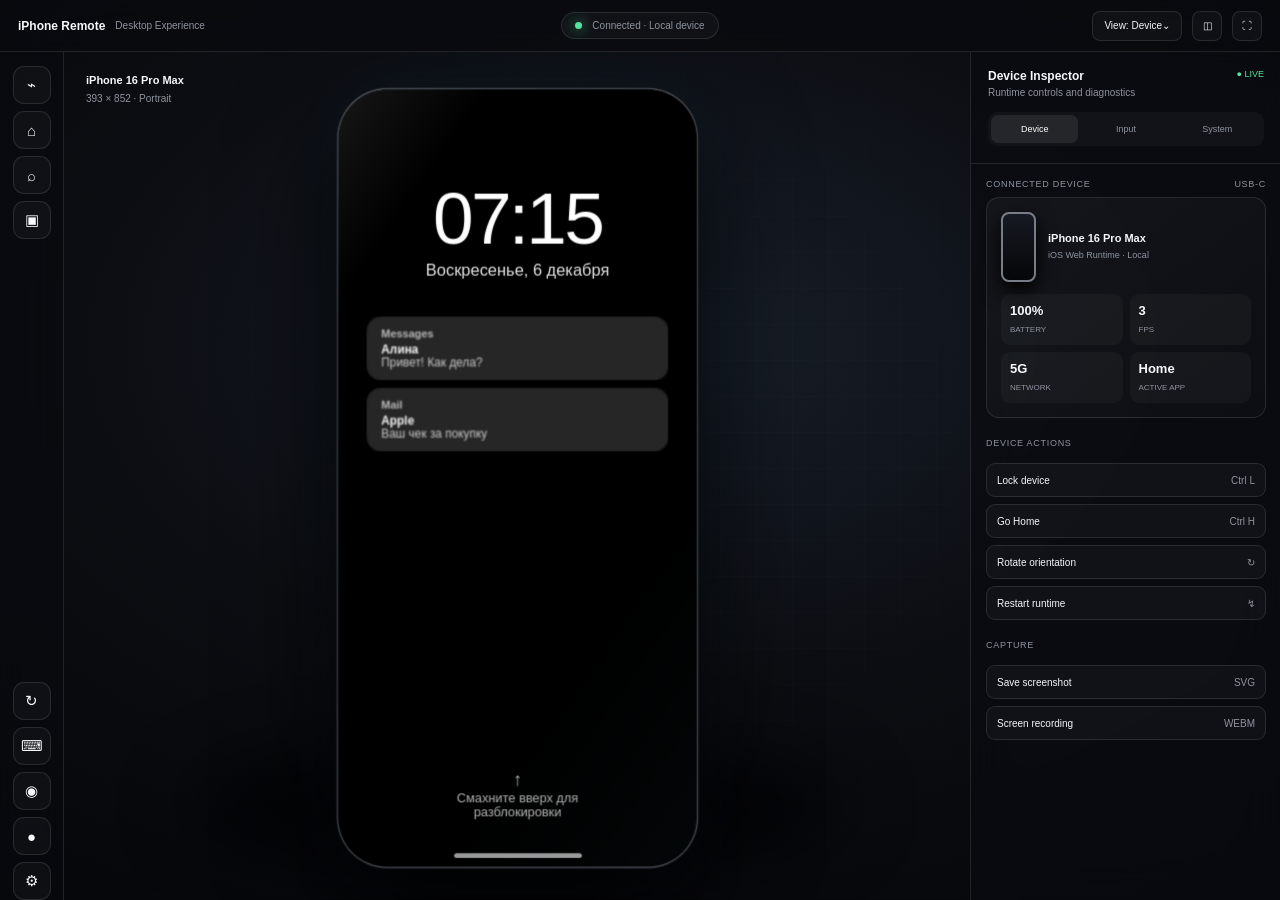
==== commit 7e530258: "feat: publish iPhone Remote Experience shell and PWA" ====
--- a/index.html
+++ b/index.html
@@ -1,135 +1,35 @@
-<!DOCTYPE html>
-<html lang="ru">
-<head>
-  <meta charset="UTF-8">
-  <meta name="viewport" content="width=device-width, initial-scale=1.0, maximum-scale=1.0, user-scalable=no">
-  <title>iPhone 16 Pro Max</title>
-  <link rel="stylesheet" href="css/main.css">
-  <link rel="stylesheet" href="css/apps.css">
-  <link rel="stylesheet" href="apps/facetime/facetime-styles.css">
-  <style>
-    #app-window { background: #000; }
-  </style>
-</head>
-<body>
-
-<!-- Phone shell -->
-<div id="phone">
-  <!-- Hardware buttons -->
-  <div class="btn-action" title="Action Button"></div>
-  <div class="btn-vol-up" title="Volume Up"></div>
-  <div class="btn-vol-down" title="Volume Down"></div>
-  <div class="btn-power" title="Power"></div>
-  <!-- Bottom -->
-  <div class="usbc"></div>
-  <div class="speaker-left"></div>
-  <div class="speaker-right"></div>
-
-  <!-- Screen -->
-  <div id="screen">
-    <div id="screen-inner">
-
-      <!-- Brightness overlay -->
-      <div id="brightness-overlay"></div>
-
-      <!-- ===== LOCK SCREEN ===== -->
-      <div class="view active" id="lock-screen">
-        <div class="lock-bg"></div>
-        <div id="lock-screen-content">
-          <div id="lock-time">00:00</div>
-          <div id="lock-date">Понедельник, 1 января</div>
-          <div id="lock-notifications"></div>
-        </div>
-        <div id="swipe-hint">Смахните вверх для разблокировки</div>
-      </div>
-
-      <!-- ===== PIN SCREEN ===== -->
-      <div class="view" id="pin-screen">
-        <div id="pin-title">Введите пароль</div>
-        <div id="pin-dots">
-          <div class="pin-dot"></div>
-          <div class="pin-dot"></div>
-          <div class="pin-dot"></div>
-          <div class="pin-dot"></div>
-        </div>
-        <div id="pin-keypad">
-          <button class="pin-key" onclick="handlePinKey('1')">1<span class="sub"></span></button>
-          <button class="pin-key" onclick="handlePinKey('2')">2<span class="sub">ABC</span></button>
-          <button class="pin-key" onclick="handlePinKey('3')">3<span class="sub">DEF</span></button>
-          <button class="pin-key" onclick="handlePinKey('4')">4<span class="sub">GHI</span></button>
-          <button class="pin-key" onclick="handlePinKey('5')">5<span class="sub">JKL</span></button>
-          <button class="pin-key" onclick="handlePinKey('6')">6<span class="sub">MNO</span></button>
-          <button class="pin-key" onclick="handlePinKey('7')">7<span class="sub">PQRS</span></button>
-          <button class="pin-key" onclick="handlePinKey('8')">8<span class="sub">TUV</span></button>
-          <button class="pin-key" onclick="handlePinKey('9')">9<span class="sub">WXYZ</span></button>
-          <button class="pin-key emergency" onclick="showView('lock-screen')">Отмена</button>
-          <button class="pin-key" onclick="handlePinKey('0')">0<span class="sub"></span></button>
-          <button class="pin-key del" onclick="handlePinKey('del')">⌫</button>
-        </div>
-      </div>
-
-      <!-- ===== HOME SCREEN ===== -->
-      <div class="view" id="home-screen">
-        <div id="home-wallpaper"></div>
-
-        <!-- Status bar -->
-        <div id="status-bar">
-          <div id="status-time" onclick="openNotifCenter()" style="cursor:pointer"></div>
-          <div id="status-icons" onclick="openControlCenter()" style="cursor:pointer;pointer-events:all"></div>
-        </div>
-
-        <!-- Dynamic Island -->
-        <div id="dynamic-island">
-          <div id="island-content"></div>
-        </div>
-
-        <!-- App pages -->
-        <div id="pages-container"></div>
-
-        <!-- Page dots -->
-        <div id="page-dots"></div>
-
-        <!-- Dock -->
-        <div id="dock"></div>
-      </div>
-
-      <!-- ===== APP WINDOW ===== -->
-      <div id="app-window">
-        <div id="app-header">
-          <div id="app-back" onclick="closeApp()">‹ Домой</div>
-          <div id="app-title"></div>
-          <div style="width:60px"></div>
-        </div>
-        <div id="app-content"></div>
-      </div>
-
-      <!-- ===== CONTROL CENTER ===== -->
-      <div id="control-center">
-        <div id="cc-bg" onclick="closeControlCenter()"></div>
-        <div id="cc-content"></div>
-      </div>
-
-      <!-- ===== NOTIFICATION CENTER ===== -->
-      <div id="notification-center">
-        <div id="nc-bg" onclick="closeNotifCenter()"></div>
-        <div id="nc-content"></div>
-      </div>
-
-      <!-- ===== HOME INDICATOR ===== -->
-      <div id="home-indicator" onclick="goHome()"></div>
-
-    </div><!-- /screen-inner -->
-  </div><!-- /screen -->
-</div><!-- /phone -->
-
-<div style="position:fixed;bottom:20px;left:50%;transform:translateX(-50%);color:rgba(255,255,255,0.3);font-size:12px;pointer-events:none;text-align:center">
-  iPhone 16 Pro Max Web Simulator · Свайп вверх = домой · Свайп вниз = уведомления
-</div>
-
-<script src="js/core.js"></script>
-<script src="apps/facetime/facetime-models.js"></script>
-<script src="apps/facetime/facetime-utils.js"></script>
-<script src="apps/facetime/facetime-app.js"></script>
-<script src="js/apps.js"></script>
-</body>
-</html>
+<!DOCTYPE html>
+<html lang="ru">
+<head>
+  <meta charset="UTF-8">
+  <meta name="viewport" content="width=device-width, initial-scale=1.0, maximum-scale=1.0, user-scalable=no">
+  <title>iPhone Remote Experience</title>
+  <meta name="theme-color" content="#07080b">
+  <meta name="description" content="A desktop-class, keyboard and mouse controlled iPhone web simulator.">
+  <link rel="manifest" href="manifest.webmanifest">
+  <link rel="icon" href="icons/settings.png">
+  <link rel="stylesheet" href="css/main.css">
+  <link rel="stylesheet" href="css/apps.css">
+  <link rel="stylesheet" href="css/desktop.css?v=20260928">
+  <link rel="stylesheet" href="apps/facetime/facetime-styles.css">
+  <style>#app-window{background:#000}</style>
+</head>
+<body>
+<div id="phone">
+  <div class="btn-action" title="Action Button"></div><div class="btn-vol-up" title="Volume Up"></div><div class="btn-vol-down" title="Volume Down"></div><div class="btn-power" title="Power"></div><div class="usbc"></div><div class="speaker-left"></div><div class="speaker-right"></div>
+  <div id="screen"><div id="screen-inner">
+    <div id="brightness-overlay"></div>
+    <div class="view active" id="lock-screen"><div class="lock-bg"></div><div id="lock-screen-content"><div id="lock-time">00:00</div><div id="lock-date">Понедельник, 1 января</div><div id="lock-notifications"></div></div><div id="swipe-hint">Смахните вверх для разблокировки</div></div>
+    <div class="view" id="pin-screen"><div id="pin-title">Введите пароль</div><div id="pin-dots"><div class="pin-dot"></div><div class="pin-dot"></div><div class="pin-dot"></div><div class="pin-dot"></div></div><div id="pin-keypad"><button class="pin-key" onclick="handlePinKey('1')">1<span class="sub"></span></button><button class="pin-key" onclick="handlePinKey('2')">2<span class="sub">ABC</span></button><button class="pin-key" onclick="handlePinKey('3')">3<span class="sub">DEF</span></button><button class="pin-key" onclick="handlePinKey('4')">4<span class="sub">GHI</span></button><button class="pin-key" onclick="handlePinKey('5')">5<span class="sub">JKL</span></button><button class="pin-key" onclick="handlePinKey('6')">6<span class="sub">MNO</span></button><button class="pin-key" onclick="handlePinKey('7')">7<span class="sub">PQRS</span></button><button class="pin-key" onclick="handlePinKey('8')">8<span class="sub">TUV</span></button><button class="pin-key" onclick="handlePinKey('9')">9<span class="sub">WXYZ</span></button><button class="pin-key emergency" onclick="showView('lock-screen')">Отмена</button><button class="pin-key" onclick="handlePinKey('0')">0<span class="sub"></span></button><button class="pin-key del" onclick="handlePinKey('del')">⌫</button></div></div>
+    <div class="view" id="home-screen"><div id="home-wallpaper"></div><div id="status-bar"><div id="status-time" onclick="openNotifCenter()"></div><div id="status-icons" onclick="openControlCenter()"></div></div><div id="dynamic-island"><div id="island-content"></div></div><div id="pages-container"></div><div id="page-dots"></div><div id="dock"></div></div>
+    <div id="app-window"><div id="app-header"><div id="app-back" onclick="closeApp()">‹ Домой</div><div id="app-title"></div><div style="width:60px"></div></div><div id="app-content"></div></div>
+    <div id="control-center"><div id="cc-bg" onclick="closeControlCenter()"></div><div id="cc-content"></div></div>
+    <div id="notification-center"><div id="nc-bg" onclick="closeNotifCenter()"></div><div id="nc-content"></div></div>
+    <div id="home-indicator" onclick="goHome()"></div>
+  </div></div>
+</div>
+<script src="js/core.js"></script>
+<script src="apps/facetime/facetime-models.js"></script><script src="apps/facetime/facetime-utils.js"></script><script src="apps/facetime/facetime-app.js"></script>
+<script src="js/apps.js"></script><script src="js/desktop.js?v=20260928"></script>
+<script>if('serviceWorker'in navigator)addEventListener('load',()=>navigator.serviceWorker.register('./sw.js').catch(()=>{}));</script>
+</body></html>
--- a/css/desktop.css
+++ b/css/desktop.css
@@ -0,0 +1 @@
+:root{--border:#ffffff1b;--text:#f5f7fb;--muted:#8e949f;--green:#53e59d;--scale:1}html,body{width:100%;height:100%}body{display:block!important;overflow:hidden!important;color:var(--text);cursor:default;background:radial-gradient(1100px 700px at 50% 38%,#19202b,#0c0e13 48%,#050609 100%)!important}body:before{content:"";position:fixed;inset:0;pointer-events:none;background-image:linear-gradient(#ffffff05 1px,transparent 1px),linear-gradient(90deg,#ffffff05 1px,transparent 1px);background-size:36px 36px;mask-image:radial-gradient(circle,#000,transparent 80%)}body>div[style*="bottom:20px"]{display:none!important}.desktop-boot{position:fixed;z-index:100000;inset:0;display:grid;place-items:center;background:#050609;transition:.65s}.desktop-boot.done{opacity:0;visibility:hidden}.boot-card{text-align:center}.boot-device{width:64px;height:64px;margin:auto;border:1px solid #ffffff2b;border-radius:17px;display:grid;place-items:center;background:linear-gradient(145deg,#232730,#0c0e12);box-shadow:0 24px 70px #000}.boot-device:after{content:"";width:34px;height:34px;border-radius:50%;background:radial-gradient(circle,#74dbff 0 4px,transparent 5px),conic-gradient(#74dbff,#7069ff,#74dbff);animation:spin 1.1s linear infinite}.boot-card h1{margin:24px 0 7px;font-size:14px}.boot-card p{color:var(--muted);font-size:11px}.boot-line{width:180px;height:2px;margin:20px auto;background:#ffffff10;overflow:hidden}.boot-line i{display:block;width:55%;height:100%;background:linear-gradient(90deg,transparent,#69d7ff,transparent);animation:scan 1.1s infinite}.desktop-shell{position:fixed;inset:0;display:grid;grid-template-rows:52px 1fr}.desktop-topbar{z-index:1200;display:grid;grid-template-columns:1fr auto 1fr;align-items:center;padding:0 18px;border-bottom:1px solid var(--border);background:#090a0eb8;backdrop-filter:blur(26px) saturate(1.3)}.brand,.connection,.top-actions{display:flex;align-items:center;gap:10px}.brand strong{font-size:12px}.brand small,.connection small{color:var(--muted);font-size:10px}.connection{justify-self:center;padding:7px 13px;border:1px solid var(--border);border-radius:99px;background:#ffffff08}.live-dot{width:7px;height:7px;border-radius:50%;background:var(--green);box-shadow:0 0 14px var(--green);animation:pulse 2s infinite}.top-actions{justify-self:end}.desk-button,.tool-btn,.panel-button,.mode-button{border:1px solid var(--border);color:var(--text);background:#ffffff08}.desk-button:hover,.tool-btn:hover,.panel-button:hover,.mode-button:hover{background:#ffffff14}.desk-button{height:30px;padding:0 11px;border-radius:8px;font-size:10px}.desk-button.icon{width:30px;padding:0}.desktop-main{position:relative;min-height:0;display:grid;grid-template-columns:64px 1fr 310px;transition:.35s}.desktop-main.panel-hidden{grid-template-columns:64px 1fr 0}.desktop-tools{z-index:1000;display:flex;flex-direction:column;align-items:center;gap:7px;padding-top:14px;border-right:1px solid var(--border);background:#090b0f99;backdrop-filter:blur(20px)}.tool-btn{position:relative;width:38px;height:38px;border-radius:11px;font-size:15px}.tool-btn[data-tip]:hover:after{content:attr(data-tip);position:absolute;left:48px;top:50%;transform:translateY(-50%);padding:6px 9px;border:1px solid var(--border);border-radius:7px;background:#11141b;white-space:nowrap;font:10px -apple-system,sans-serif}.tools-spacer{flex:1}.device-stage{position:relative;min-width:0;min-height:0;display:grid;place-items:center;overflow:hidden;perspective:1600px}.device-stage:after{content:"";position:absolute;z-index:-1;width:min(52vw,660px);height:120px;bottom:4%;border-radius:50%;background:#000;filter:blur(38px);opacity:.75}.device-meta{position:absolute;left:22px;top:19px;color:var(--muted);font-size:10px;line-height:1.7}.device-meta b{display:block;color:var(--text);font-size:11px}.device-scale{width:393px;height:852px;transform:scale(var(--phone-scale));transition:.45s;transform-origin:center}#phone{margin:0!important;transform:none!important;background:linear-gradient(155deg,#676d75,#25282e 24%,#111318 60%,#5a6067)!important;box-shadow:0 0 0 1px #dbe7ef4d,0 0 0 2px #17191d,0 50px 120px #000,0 0 80px #4bbce613,inset 0 1px #fff5!important}.screen-glare{position:absolute;z-index:999;inset:0;border-radius:54px;pointer-events:none;background:linear-gradient(125deg,#ffffff17,transparent 17% 70%,#7cdfff08);mix-blend-mode:screen}.mode-mirror #phone>.btn-action,.mode-mirror #phone>.btn-vol-up,.mode-mirror #phone>.btn-vol-down,.mode-mirror #phone>.btn-power,.mode-mirror #phone>.usbc,.mode-mirror #phone>.speaker-left,.mode-mirror #phone>.speaker-right{opacity:0}.mode-mirror #phone,.mode-mirror #screen,.mode-mirror #screen-inner,.mode-mirror .screen-glare{border-radius:34px}.mode-presentation .desktop-tools,.mode-presentation .desktop-panel,.mode-presentation .desktop-topbar{opacity:0;pointer-events:none}.mode-presentation .desktop-shell{grid-template-rows:0 1fr}.mode-presentation .desktop-main{grid-template-columns:0 1fr 0}.mode-floating .device-stage{place-items:end}.mode-floating .device-scale{margin:0 34px 30px 0}.orientation-landscape .device-scale{transform:scale(var(--phone-scale)) rotate(90deg)}.desktop-panel{z-index:1000;min-width:0;border-left:1px solid var(--border);background:#0a0c11b8;backdrop-filter:blur(24px);overflow:hidden}.panel-inner{width:310px;height:100%;display:flex;flex-direction:column}.panel-head{padding:17px;border-bottom:1px solid var(--border)}.panel-head>div{display:flex;justify-content:space-between}.panel-head h2{font-size:12px}.panel-head small{color:var(--green);font-size:9px}.panel-head p{margin-top:4px;color:var(--muted);font-size:10px}.panel-tabs{display:grid;grid-template-columns:repeat(3,1fr);gap:4px;margin-top:14px;padding:3px;border-radius:9px;background:#ffffff08}.panel-tabs button{height:28px;border:0;border-radius:7px;color:var(--muted);background:none;font-size:9px}.panel-tabs button.active{color:#fff;background:#ffffff14}.panel-scroll{padding:15px;overflow:auto}.panel-section{margin-bottom:20px}.panel-label{display:flex;justify-content:space-between;margin-bottom:8px;color:var(--muted);font-size:9px;text-transform:uppercase;letter-spacing:.08em}.device-card{padding:14px;border:1px solid var(--border);border-radius:13px;background:linear-gradient(145deg,#ffffff0b,#ffffff04)}.device-row{display:flex;align-items:center;gap:12px}.mini-phone{width:35px;height:70px;border:2px solid #777e88;border-radius:8px;background:linear-gradient(#171a22,#050609);box-shadow:0 8px 20px #000}.device-row strong{display:block;font-size:11px}.device-row small{color:var(--muted);font-size:9px}.metric-grid{display:grid;grid-template-columns:1fr 1fr;gap:7px;margin-top:12px}.metric{padding:9px;border-radius:9px;background:#ffffff08}.metric b{display:block;font-size:13px}.metric span{color:var(--muted);font-size:8px}.panel-button{width:100%;min-height:34px;margin-top:7px;border-radius:9px;font-size:10px;text-align:left;padding:0 10px}.panel-button span{float:right;color:var(--muted)}.switch-row{display:flex;justify-content:space-between;align-items:center;padding:10px 0;border-bottom:1px solid #ffffff0b;font-size:10px}.switch{width:31px;height:18px;border:0;border-radius:10px;background:#3b3f49;padding:2px}.switch:after{content:"";display:block;width:14px;height:14px;border-radius:50%;background:#fff;transition:.2s}.switch.on{background:#43c977}.switch.on:after{transform:translateX(13px)}.shortcut-list{display:grid;gap:5px}.shortcut-list div{display:flex;justify-content:space-between;color:var(--muted);font-size:9px}.shortcut-list kbd{padding:2px 5px;border:1px solid var(--border);border-radius:4px;background:#ffffff08;color:#e7ebf2;font:9px monospace}.touch-cursor{position:fixed;z-index:90000;width:22px;height:22px;margin:-11px;border:1px solid #fff9;border-radius:50%;background:#ffffff22;pointer-events:none;opacity:0;transition:.12s;mix-blend-mode:difference}.touch-cursor.on{opacity:1}.touch-cursor.down{transform:scale(.55);background:#fff8}.touch-ripple{position:fixed;z-index:89999;width:18px;height:18px;margin:-9px;border:1px solid #fff;border-radius:50%;pointer-events:none;animation:ripple .55s forwards}.spotlight{position:fixed;z-index:80000;inset:0;display:grid;place-items:start center;padding-top:13vh;background:#04050991;backdrop-filter:blur(18px);opacity:0;visibility:hidden;transition:.2s}.spotlight.open{opacity:1;visibility:visible}.spotlight-card{width:min(520px,calc(100% - 30px));border:1px solid var(--border);border-radius:18px;background:#171a21ed;box-shadow:0 40px 110px #000;overflow:hidden}.spotlight-input{width:100%;height:58px;padding:0 18px;border:0;border-bottom:1px solid var(--border);outline:0;background:none;color:#fff;font:18px -apple-system}.spot-results{max-height:390px;overflow:auto;padding:7px}.spot-item{width:100%;height:49px;padding:0 10px;display:flex;align-items:center;gap:11px;border:0;border-radius:10px;background:none;color:#fff;text-align:left}.spot-item:hover,.spot-item.active{background:#ffffff0d}.spot-item img{width:32px;height:32px;border-radius:8px}.spot-item span{font-size:11px}.spot-item small{display:block;color:var(--muted);font-size:8px}.spot-empty{padding:20px;color:var(--muted);font-size:11px}.virtual-keyboard{position:fixed;z-index:70000;left:50%;bottom:14px;width:min(720px,calc(100% - 30px));padding:9px;border:1px solid var(--border);border-radius:16px;background:#151820e8;backdrop-filter:blur(25px);box-shadow:0 25px 70px #000;transform:translate(-50%,130%);transition:.35s}.virtual-keyboard.open{transform:translate(-50%,0)}.key-row{display:flex;justify-content:center;gap:5px;margin:5px}.key{height:38px;min-width:38px;padding:0 10px;border:1px solid #ffffff14;border-radius:7px;background:linear-gradient(#454a55,#292d35);color:#fff;box-shadow:0 2px 0 #090a0d;font-size:11px}.key.wide{min-width:90px}.hud-toast{position:fixed;z-index:95000;left:50%;top:70px;display:flex;align-items:center;gap:9px;padding:9px 13px;border:1px solid var(--border);border-radius:99px;background:#151820df;backdrop-filter:blur(20px);font-size:10px;transform:translate(-50%,-30px);opacity:0;transition:.3s}.hud-toast.show{transform:translate(-50%,0);opacity:1}.capture-flash{position:fixed;z-index:99999;inset:0;background:#fff;opacity:0;pointer-events:none}.capture-flash.flash{animation:flash .25s}.app-switcher{position:fixed;z-index:75000;inset:52px 0 0 64px;display:none;place-items:center;background:#05060aa8;backdrop-filter:blur(20px)}.app-switcher.open{display:grid}.switcher-card{width:260px;height:560px;padding:12px;border:1px solid var(--border);border-radius:35px;background:#151821}.switcher-preview{height:100%;border-radius:25px;background:linear-gradient(160deg,#39476b,#12151c);display:grid;place-items:center}.switcher-preview span{font-size:44px}.mode-menu{position:fixed;z-index:60000;top:45px;right:18px;width:185px;padding:7px;border:1px solid var(--border);border-radius:12px;background:#151820ed;backdrop-filter:blur(20px);display:none}.mode-menu.open{display:block}.mode-button{width:100%;height:36px;padding:0 10px;border:0;border-radius:8px;text-align:left;font-size:10px}.mode-button.active{background:#ffffff14}.recording .live-dot{background:#ff4e5e;box-shadow:0 0 14px #ff4e5e}@keyframes spin{to{transform:rotate(1turn)}}@keyframes scan{from{transform:translateX(-100%)}to{transform:translateX(280%)}}@keyframes pulse{50%{opacity:.45}}@keyframes ripple{to{transform:scale(4);opacity:0}}@keyframes flash{50%{opacity:.9}}@media(max-width:1000px){.desktop-main{grid-template-columns:52px 1fr}.desktop-panel{position:fixed;right:0;top:52px;bottom:0;width:310px;transform:translateX(105%);transition:.35s}.desktop-panel.open{transform:none}.brand small,.connection small{display:none}}@media(max-width:620px){.desktop-topbar{grid-template-columns:1fr auto}.connection{display:none}.desktop-main{grid-template-columns:0 1fr}.desktop-tools{position:fixed;z-index:5000;left:50%;bottom:12px;width:auto;height:48px;padding:5px;flex-direction:row;border:1px solid var(--border);border-radius:14px;background:#10131be8;transform:translateX(-50%)}.desktop-tools .tools-spacer,.desktop-tools .secondary{display:none}.device-meta{display:none}.top-actions .label{display:none}}@media(prefers-reduced-motion:reduce){*,*:before,*:after{animation-duration:.01ms!important;transition-duration:.01ms!important}}
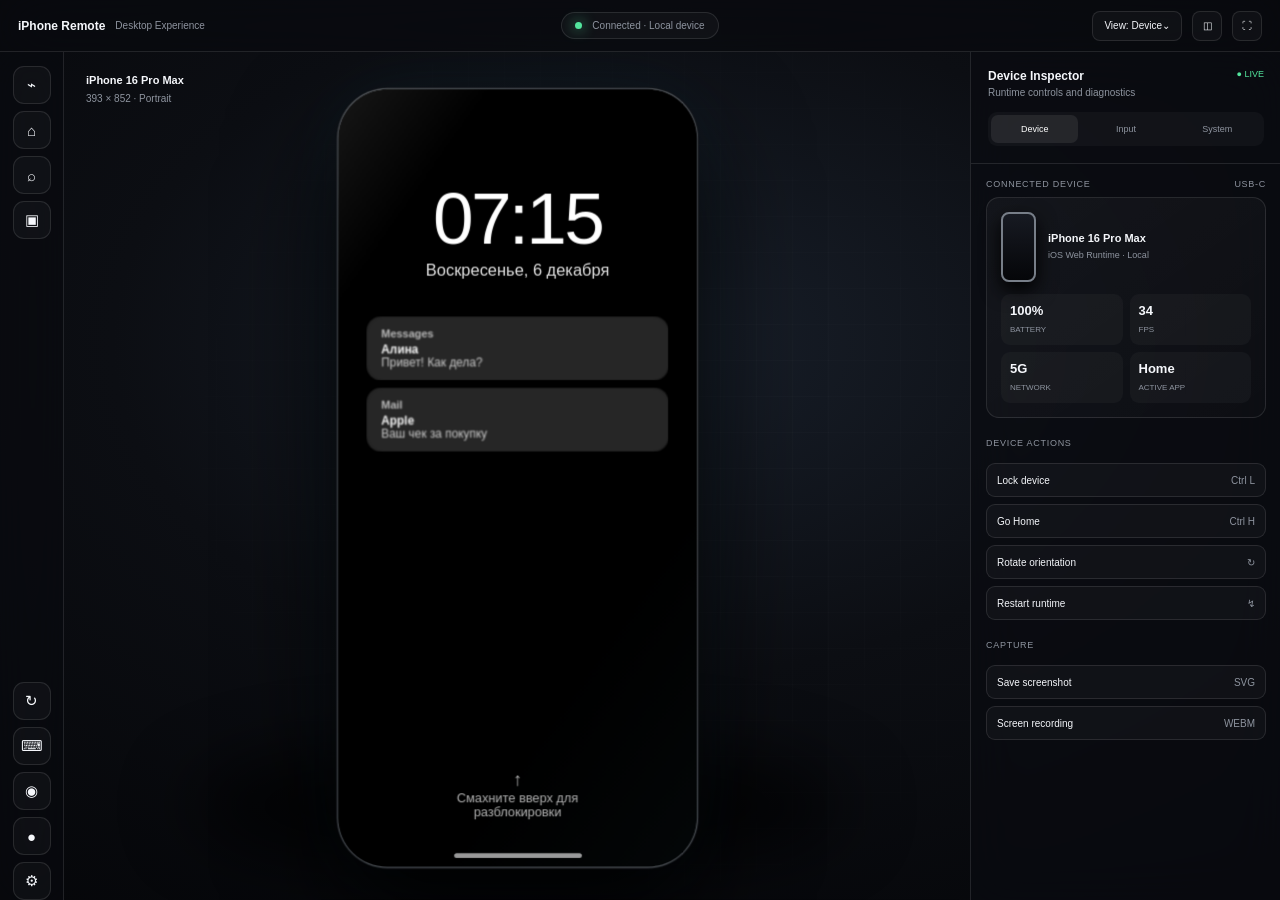
==== commit 51adc8a2: "fix: add safe exit from presentation mode" ====
--- a/index.html
+++ b/index.html
@@ -30,6 +30,6 @@
 </div>
 <script src="js/core.js"></script>
 <script src="apps/facetime/facetime-models.js"></script><script src="apps/facetime/facetime-utils.js"></script><script src="apps/facetime/facetime-app.js"></script>
-<script src="js/apps.js"></script><script src="js/desktop.js?v=20260928"></script>
+<script src="js/apps.js"></script><script src="js/desktop.js?v=20260928"></script><script src="js/presentation-exit.js?v=2"></script>
 <script>if('serviceWorker'in navigator)addEventListener('load',()=>navigator.serviceWorker.register('./sw.js').catch(()=>{}));</script>
 </body></html>
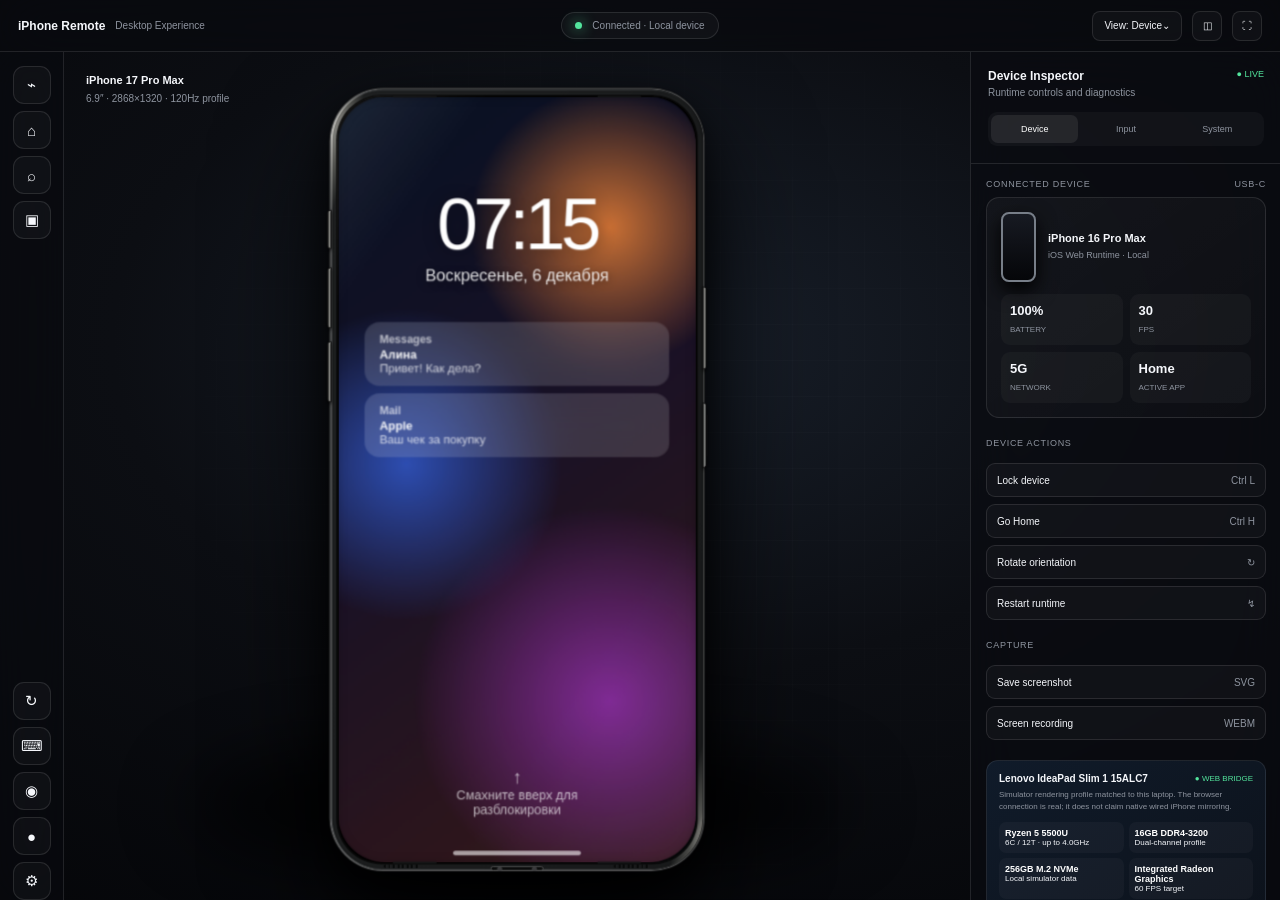
==== commit 2d141fda: "feat: activate iPhone 17 profile and compatibility layer" ====
--- a/index.html
+++ b/index.html
@@ -3,14 +3,15 @@
 <head>
   <meta charset="UTF-8">
   <meta name="viewport" content="width=device-width, initial-scale=1.0, maximum-scale=1.0, user-scalable=no">
-  <title>iPhone Remote Experience</title>
+  <title>iPhone 17 Pro Max Remote Experience</title>
   <meta name="theme-color" content="#07080b">
-  <meta name="description" content="A desktop-class, keyboard and mouse controlled iPhone web simulator.">
+  <meta name="description" content="Independent desktop-class iPhone 17 Pro Max web simulator controlled with keyboard and mouse.">
   <link rel="manifest" href="manifest.webmanifest">
   <link rel="icon" href="icons/settings.png">
   <link rel="stylesheet" href="css/main.css">
   <link rel="stylesheet" href="css/apps.css">
   <link rel="stylesheet" href="css/desktop.css?v=20260928">
+  <link rel="stylesheet" href="css/device17.css?v=17">
   <link rel="stylesheet" href="apps/facetime/facetime-styles.css">
   <style>#app-window{background:#000}</style>
 </head>
@@ -30,6 +31,6 @@
 </div>
 <script src="js/core.js"></script>
 <script src="apps/facetime/facetime-models.js"></script><script src="apps/facetime/facetime-utils.js"></script><script src="apps/facetime/facetime-app.js"></script>
-<script src="js/apps.js"></script><script src="js/desktop.js?v=20260928"></script><script src="js/presentation-exit.js?v=2"></script>
+<script src="js/apps.js"></script><script src="js/desktop.js?v=20260928"></script><script src="js/device17.js?v=17"></script><script src="js/presentation-exit.js?v=2"></script>
 <script>if('serviceWorker'in navigator)addEventListener('load',()=>navigator.serviceWorker.register('./sw.js').catch(()=>{}));</script>
 </body></html>
--- a/css/device17.css
+++ b/css/device17.css
@@ -0,0 +1 @@
+:root{--device-w:408px;--device-h:855px;--bezel:7px;--metal-hi:#b9b7b0;--metal-mid:#777871;--metal-lo:#292b2c;--device-orange:#c66c35}#phone{width:var(--device-w)!important;height:var(--device-h)!important;border-radius:57px!important;overflow:visible!important;background:linear-gradient(105deg,#333 0,#b9b8b2 2.2%,#6f706b 4%,#282a2b 6%,#202223 94%,#6d6e69 97%,#c7c4bc 98.5%,#353638)!important;box-shadow:0 0 0 1px #fff6,0 0 0 2px #101112,0 55px 125px #000,0 18px 38px #000b,inset 1px 0 #fff5,inset -1px 0 #000!important}.device-scale{width:var(--device-w)!important;height:var(--device-h)!important}.screen-glare{inset:7px!important;border-radius:49px!important;background:linear-gradient(118deg,#fff1b,transparent 18% 70%,#9cdfff0a)!important}#screen{inset:7px!important;width:auto!important;height:auto!important;border-radius:49px!important;background:#000!important;box-shadow:0 0 0 1px #060606,inset 0 0 0 1px #fff1!important}#screen-inner{inset:1px!important;border-radius:48px!important}#phone:before{content:"";position:absolute;z-index:3000;inset:2px;border-radius:54px;pointer-events:none;background:linear-gradient(110deg,#fff6 0 1px,transparent 2px 97%,#fff3 98%);box-shadow:inset 0 0 14px #0009}#phone:after{content:"";position:absolute;z-index:3001;top:7px;left:68px;width:48px;height:2px;border-radius:4px;background:#18191a;box-shadow:224px 0 #18191a,0 839px #191a1b,224px 839px #191a1b;opacity:.9}.btn-action,.btn-vol-up,.btn-vol-down,.btn-power{z-index:3100!important;border:1px solid #111!important;background:linear-gradient(90deg,#3a3b3b,#9b9b95 45%,#323334)!important;box-shadow:inset 0 1px #fff4,0 2px 4px #000a!important}.btn-action{left:-4px!important;top:132px!important;width:5px!important;height:43px!important;border-radius:4px 0 0 4px!important}.btn-vol-up{left:-4px!important;top:195px!important;width:5px!important;height:67px!important;border-radius:4px 0 0 4px!important}.btn-vol-down{left:-4px!important;top:276px!important;width:5px!important;height:67px!important;border-radius:4px 0 0 4px!important}.btn-power{right:-4px!important;top:216px!important;width:5px!important;height:91px!important;border-radius:0 4px 4px 0!important}.camera-control{position:absolute;z-index:3100;right:-4px;top:343px;width:5px;height:72px;border:1px solid #111;border-radius:0 5px 5px 0;background:linear-gradient(90deg,#303132,#999b98 45%,#333);box-shadow:inset 0 1px #fff4,0 2px 4px #000a;cursor:pointer}.camera-control:after{content:"";position:absolute;right:-2px;top:12px;width:2px;height:46px;border-radius:2px;background:#1119}.usbc{bottom:-1px!important;z-index:3100!important;width:58px!important;height:5px!important;background:#080909!important;border-color:#555!important}.speaker-left,.speaker-right{bottom:2px!important;z-index:3100!important;background:repeating-linear-gradient(90deg,#090a0a 0 2px,transparent 2px 5px)!important}.speaker-left{left:58px!important}.speaker-right{right:58px!important}#dynamic-island{top:10px!important;width:112px!important;height:31px!important;border-radius:18px!important;background:#020202!important;box-shadow:inset 0 0 0 1px #111,0 1px 3px #000!important}#dynamic-island:before{content:"";position:absolute;right:10px;top:9px;width:7px;height:7px;border-radius:50%;background:radial-gradient(circle at 35% 35%,#284861,#05070a 48%,#000);box-shadow:0 0 3px #204767}#status-bar{height:49px!important;padding:0 25px 7px!important}#home-screen,#lock-screen{font-family:-apple-system,BlinkMacSystemFont,'SF Pro Display','Segoe UI',sans-serif}#home-wallpaper,.lock-bg{background:radial-gradient(circle at 75% 18%,#ee8a43cc,transparent 20%),radial-gradient(circle at 20% 48%,#314ea7,transparent 31%),radial-gradient(circle at 75% 78%,#792d8c,transparent 29%),linear-gradient(145deg,#081221,#181124 45%,#351a18)!important;filter:saturate(1.12)}#home-wallpaper:after,.lock-bg:after{content:"";position:absolute;inset:0;background:radial-gradient(ellipse at center,transparent 48%,#0005),linear-gradient(120deg,#fff08,transparent 30%);pointer-events:none}.app-icon{transition:transform .16s cubic-bezier(.2,.8,.2,1),filter .16s!important}.app-icon:active{transform:scale(.86)!important;filter:brightness(.82)}.app-icon img{border-radius:22.5%!important;box-shadow:0 1px 2px #0005,0 5px 14px #0004,inset 0 0 0 .5px #fff5!important}.app-label{text-shadow:0 1px 3px #000!important;font-weight:500!important}.original-app-icon{display:grid!important;place-items:center!important;color:white!important;font-weight:650!important;font-size:21px!important;letter-spacing:-1px!important;border-radius:22.5%!important;box-shadow:inset 0 1px #fff5,0 4px 14px #0005!important}.original-app-icon:before{content:attr(data-glyph)}#dock{left:13px!important;right:13px!important;bottom:10px!important;height:91px!important;border-radius:29px!important;background:linear-gradient(145deg,#ffffff35,#ffffff18)!important;border:1px solid #ffffff28!important;box-shadow:inset 0 1px #fff4,0 10px 32px #0003!important;backdrop-filter:blur(34px) saturate(1.55)!important}#home-search{bottom:111px!important;background:#ffffff23!important;border-color:#ffffff24!important;backdrop-filter:blur(24px) saturate(1.4)!important}.view{will-change:transform,opacity}.app-launching{animation:appLaunch .42s cubic-bezier(.2,.85,.18,1)}#app-window.open{animation:appOpen17 .42s cubic-bezier(.2,.85,.18,1)!important;transform-origin:50% 72%}#app-window.closing{animation:appClose17 .3s cubic-bezier(.4,0,1,1)!important}.lock-bg{transform:scale(1.03)}#lock-time{font-weight:300!important;letter-spacing:-5px!important;text-shadow:0 2px 18px #0005}#lock-date{font-weight:500!important;text-shadow:0 2px 10px #0006}.aod #lock-screen{filter:brightness(.34) saturate(.65)}.aod #lock-time{opacity:.82}.host-bridge{margin-top:10px;padding:12px;border:1px solid #ffffff16;border-radius:12px;background:linear-gradient(145deg,#101b2a,#0b0f16)}.host-bridge .host-head{display:flex;justify-content:space-between;align-items:center}.host-bridge h4{font-size:10px}.host-bridge .connected{color:#53e59d;font-size:8px}.host-bridge p{margin-top:5px;color:#8e949f;font-size:8px;line-height:1.5}.host-specs{display:grid;grid-template-columns:1fr 1fr;gap:5px;margin-top:9px}.host-specs span{padding:6px;border-radius:7px;background:#ffffff08;font-size:8px}.host-specs b{display:block;color:#fff;font-size:9px}.compat-note{margin-top:8px;padding:8px;border-left:2px solid #68d6ff;background:#68d6ff0a;color:#aeb4be;font-size:8px;line-height:1.45}.device17-sheet{position:fixed;z-index:85000;inset:0;display:grid;place-items:center;background:#050609b5;backdrop-filter:blur(18px);opacity:0;visibility:hidden;transition:.25s}.device17-sheet.open{opacity:1;visibility:visible}.device17-card{width:min(560px,calc(100% - 30px));max-height:82vh;overflow:auto;padding:24px;border:1px solid #ffffff1d;border-radius:22px;background:#11141ced;box-shadow:0 40px 120px #000}.device17-card header{display:flex;justify-content:space-between;align-items:start}.device17-card h2{font-size:20px}.device17-card p{color:#9299a6;font-size:10px;line-height:1.6}.device17-card button{border:1px solid #ffffff1a;border-radius:10px;background:#ffffff0c;color:white;padding:8px 10px}.spec-table{display:grid;grid-template-columns:1fr 1fr;gap:8px;margin-top:18px}.spec-table div{padding:12px;border:1px solid #ffffff11;border-radius:12px;background:#ffffff07}.spec-table b{display:block;font-size:11px}.spec-table span{color:#9299a6;font-size:9px}.copyright-safe{margin-top:18px;padding:10px;border-radius:10px;background:#ffffff07;color:#8e949f;font-size:8px;line-height:1.5}.mode-mirror #phone{background:#111!important}.mode-mirror #phone:before,.mode-mirror #phone:after,.mode-mirror .camera-control{opacity:0}@keyframes appOpen17{from{opacity:0;transform:scale(.25) translateY(260px);border-radius:40px}to{opacity:1;transform:none;border-radius:0}}@keyframes appClose17{to{opacity:0;transform:scale(.55) translateY(230px);border-radius:36px}}@keyframes appLaunch{50%{transform:scale(.92)}}@media(max-width:620px){:root{--device-w:393px;--device-h:824px}#phone{border-radius:51px!important}#screen{border-radius:44px!important}.screen-glare{border-radius:44px!important}.device17-card{padding:17px}.spec-table{grid-template-columns:1fr}}
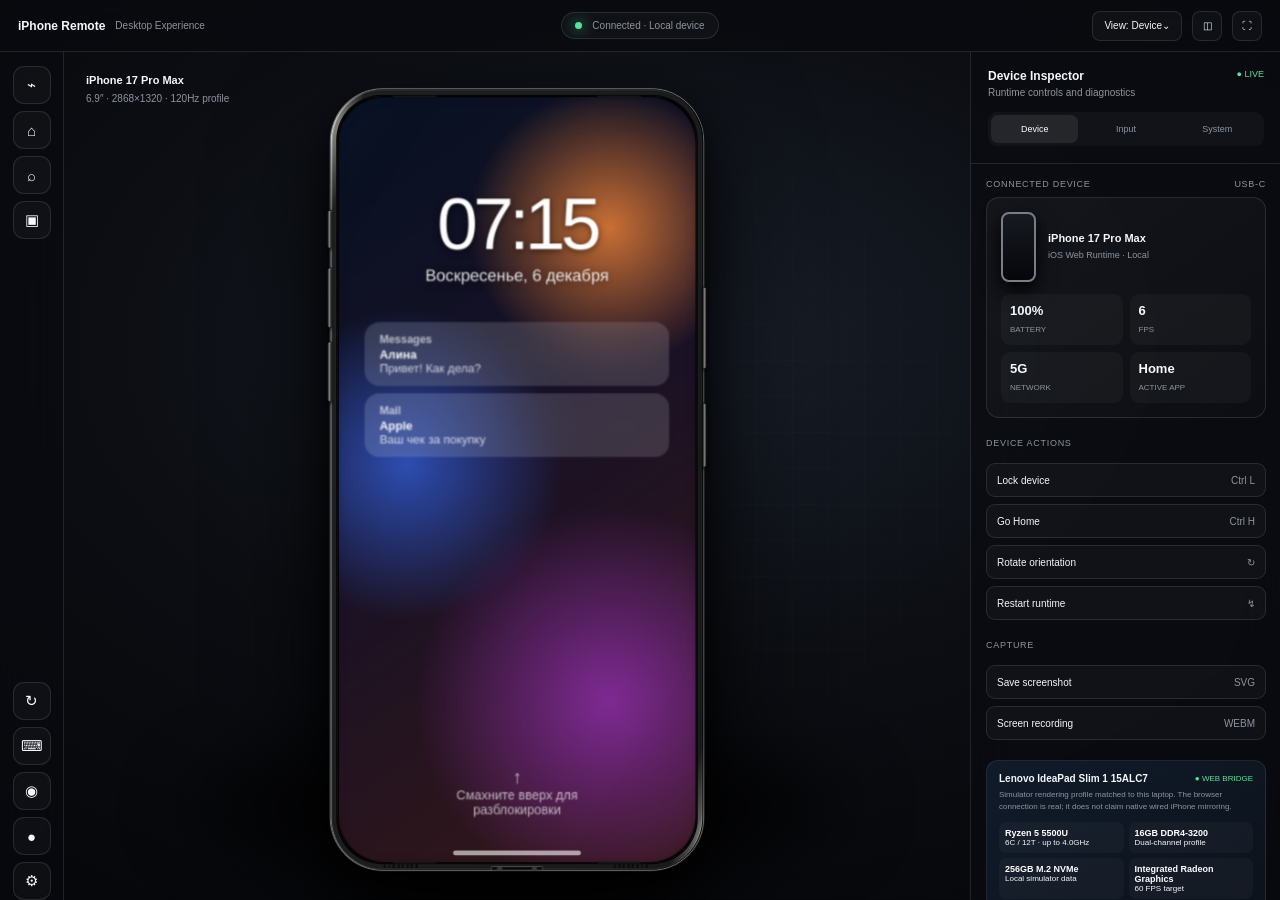
==== commit 4651c02b: "fix: restore original app icons and sharpen screen typography" ====
--- a/index.html
+++ b/index.html
@@ -12,6 +12,7 @@
   <link rel="stylesheet" href="css/apps.css">
   <link rel="stylesheet" href="css/desktop.css?v=20260928">
   <link rel="stylesheet" href="css/device17.css?v=17">
+  <link rel="stylesheet" href="css/clarity.css?v=18">
   <link rel="stylesheet" href="apps/facetime/facetime-styles.css">
   <style>#app-window{background:#000}</style>
 </head>
@@ -31,6 +32,6 @@
 </div>
 <script src="js/core.js"></script>
 <script src="apps/facetime/facetime-models.js"></script><script src="apps/facetime/facetime-utils.js"></script><script src="apps/facetime/facetime-app.js"></script>
-<script src="js/apps.js"></script><script src="js/desktop.js?v=20260928"></script><script src="js/device17.js?v=17"></script><script src="js/presentation-exit.js?v=2"></script>
+<script src="js/apps.js"></script><script src="js/desktop.js?v=20260928"></script><script src="js/device17.js?v=17"></script><script src="js/icon-restore.js?v=18"></script><script src="js/presentation-exit.js?v=2"></script>
 <script>if('serviceWorker'in navigator)addEventListener('load',()=>navigator.serviceWorker.register('./sw.js').catch(()=>{}));</script>
 </body></html>
--- a/css/clarity.css
+++ b/css/clarity.css
@@ -0,0 +1 @@
+#screen-inner,#screen-inner *{-webkit-font-smoothing:antialiased!important;-moz-osx-font-smoothing:grayscale;text-rendering:optimizeLegibility}#screen-inner{font-synthesis:none;isolation:isolate}.screen-glare{opacity:.11!important;mix-blend-mode:normal!important;background:linear-gradient(122deg,#ffffff28 0,#ffffff08 8%,transparent 19% 78%,#9cdfff10 100%)!important}.app-label{font-size:11.5px!important;font-weight:600!important;line-height:1.18!important;letter-spacing:-.14px!important;text-shadow:0 1px 1px #000,0 0 2px #0009!important;filter:none!important}.app-icon img,.dock-icon img{image-rendering:auto!important;filter:none!important;backface-visibility:hidden}.app-icon,.dock-icon{filter:none!important}#status-time,#status-icons,#lock-date,#lock-time{filter:none!important;text-rendering:geometricPrecision!important}#status-time{font-weight:650!important;text-shadow:0 1px 1px #0009!important}#lock-time{text-shadow:0 2px 7px #0008!important}.desktop-shell,.desktop-panel,.desktop-topbar,.device-meta{font-synthesis:none;-webkit-font-smoothing:antialiased;text-rendering:optimizeLegibility}.device-card strong,.panel-head h2,.panel-button,.host-bridge h4{letter-spacing:0!important;text-shadow:none!important}.mode-device .device-scale{will-change:auto!important}.mode-device #phone{image-rendering:auto!important}@media(min-resolution:1.25dppx){.app-label{font-weight:650!important}.screen-glare{opacity:.085!important}}
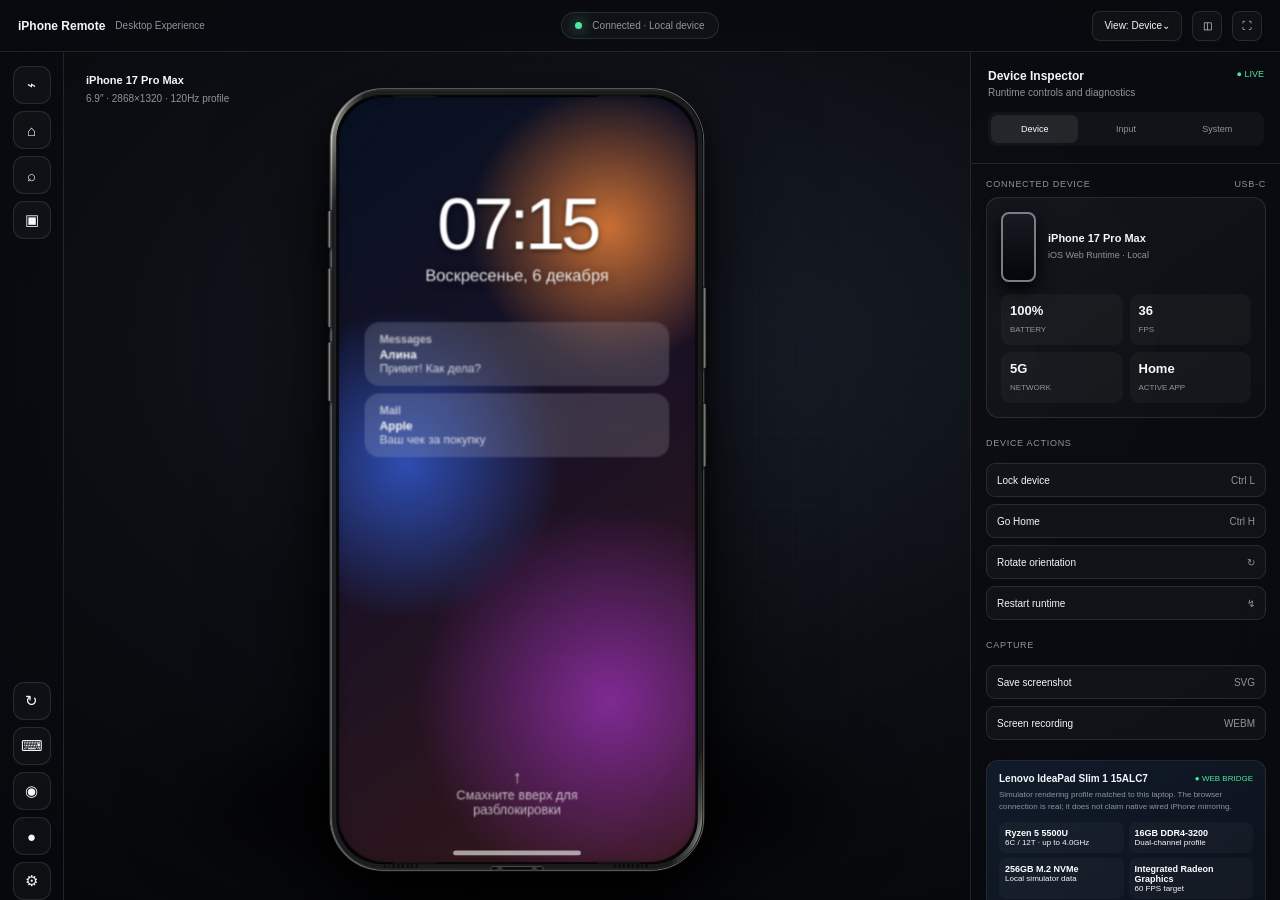
==== commit 1db8d22f: "fix: make every app label crisp at scaled sizes" ====
--- a/index.html
+++ b/index.html
@@ -12,7 +12,7 @@
   <link rel="stylesheet" href="css/apps.css">
   <link rel="stylesheet" href="css/desktop.css?v=20260928">
   <link rel="stylesheet" href="css/device17.css?v=17">
-  <link rel="stylesheet" href="css/clarity.css?v=18">
+  <link rel="stylesheet" href="css/clarity.css?v=19">
   <link rel="stylesheet" href="apps/facetime/facetime-styles.css">
   <style>#app-window{background:#000}</style>
 </head>
--- a/css/clarity.css
+++ b/css/clarity.css
@@ -1 +1 @@
-#screen-inner,#screen-inner *{-webkit-font-smoothing:antialiased!important;-moz-osx-font-smoothing:grayscale;text-rendering:optimizeLegibility}#screen-inner{font-synthesis:none;isolation:isolate}.screen-glare{opacity:.11!important;mix-blend-mode:normal!important;background:linear-gradient(122deg,#ffffff28 0,#ffffff08 8%,transparent 19% 78%,#9cdfff10 100%)!important}.app-label{font-size:11.5px!important;font-weight:600!important;line-height:1.18!important;letter-spacing:-.14px!important;text-shadow:0 1px 1px #000,0 0 2px #0009!important;filter:none!important}.app-icon img,.dock-icon img{image-rendering:auto!important;filter:none!important;backface-visibility:hidden}.app-icon,.dock-icon{filter:none!important}#status-time,#status-icons,#lock-date,#lock-time{filter:none!important;text-rendering:geometricPrecision!important}#status-time{font-weight:650!important;text-shadow:0 1px 1px #0009!important}#lock-time{text-shadow:0 2px 7px #0008!important}.desktop-shell,.desktop-panel,.desktop-topbar,.device-meta{font-synthesis:none;-webkit-font-smoothing:antialiased;text-rendering:optimizeLegibility}.device-card strong,.panel-head h2,.panel-button,.host-bridge h4{letter-spacing:0!important;text-shadow:none!important}.mode-device .device-scale{will-change:auto!important}.mode-device #phone{image-rendering:auto!important}@media(min-resolution:1.25dppx){.app-label{font-weight:650!important}.screen-glare{opacity:.085!important}}+#screen-inner,#screen-inner *{-webkit-font-smoothing:antialiased!important;-moz-osx-font-smoothing:grayscale;text-rendering:optimizeLegibility}#screen-inner{font-synthesis:none;isolation:isolate}.screen-glare{opacity:.08!important;mix-blend-mode:normal!important;background:linear-gradient(122deg,#ffffff20 0,#ffffff06 8%,transparent 19% 78%,#9cdfff0c 100%)!important}.app-icon-label,.app-label{font-size:11.5px!important;font-weight:650!important;line-height:1.18!important;letter-spacing:-.08px!important;color:#fff!important;text-shadow:0 1px 1px #000,0 0 1px #000!important;filter:none!important;opacity:1!important}.app-icon img,.dock-icon img{image-rendering:auto!important;filter:none!important;backface-visibility:hidden}.app-icon,.dock-icon,.app-icon-img{filter:none!important}#status-time,#status-icons,#lock-date,#lock-time{filter:none!important;text-rendering:geometricPrecision!important}#status-time{font-weight:700!important;text-shadow:0 1px 1px #0009!important}#lock-time{text-shadow:0 2px 5px #0008!important}.desktop-shell,.desktop-panel,.desktop-topbar,.device-meta{font-synthesis:none;-webkit-font-smoothing:antialiased;text-rendering:optimizeLegibility}.device-card strong,.panel-head h2,.panel-button,.host-bridge h4{letter-spacing:0!important;text-shadow:none!important}.mode-device .device-scale{will-change:auto!important}.mode-device #phone{image-rendering:auto!important}@media(min-resolution:1.25dppx){.app-icon-label,.app-label{font-weight:700!important}.screen-glare{opacity:.06!important}}
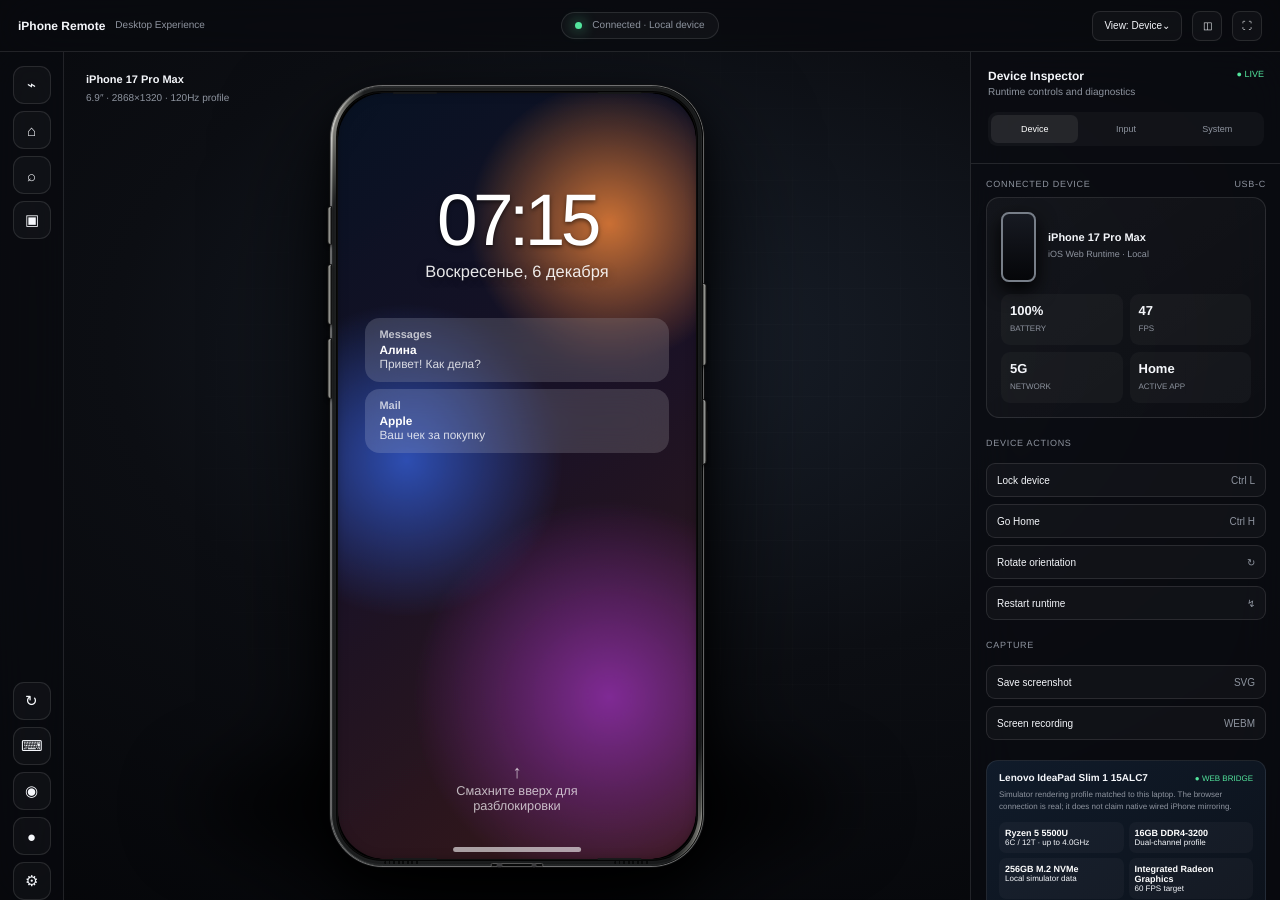
==== commit 5965c6cb: "fix: render phone text at pixel-perfect scale" ====
--- a/index.html
+++ b/index.html
@@ -13,6 +13,7 @@
   <link rel="stylesheet" href="css/desktop.css?v=20260928">
   <link rel="stylesheet" href="css/device17.css?v=17">
   <link rel="stylesheet" href="css/clarity.css?v=19">
+  <link rel="stylesheet" href="css/pixel-perfect.css?v=20">
   <link rel="stylesheet" href="apps/facetime/facetime-styles.css">
   <style>#app-window{background:#000}</style>
 </head>
--- a/css/pixel-perfect.css
+++ b/css/pixel-perfect.css
@@ -0,0 +1 @@
+.device-scale{width:408px!important;height:855px!important;transform:none!important;zoom:var(--phone-scale);transition:none!important;transform-origin:center!important;will-change:auto!important}.orientation-landscape .device-scale{transform:rotate(90deg)!important;zoom:var(--phone-scale)}#screen-inner,#screen-inner *{transform-style:flat;text-rendering:geometricPrecision!important}.app-icon-label,.app-label{font-size:12.25px!important;font-weight:700!important;line-height:1.12!important;letter-spacing:0!important;color:#fff!important;text-shadow:0 1px 0 #000!important;-webkit-font-smoothing:antialiased!important;filter:none!important}.app-icon-img,.app-icon img,.dock-icon img{transform:none!important;filter:none!important;image-rendering:auto!important}.screen-glare{opacity:.045!important}#status-time,#status-icons{font-weight:700!important;text-shadow:0 1px 0 #000!important}.device-meta,.desktop-panel,.desktop-topbar{-webkit-font-smoothing:antialiased!important;text-rendering:geometricPrecision!important}@supports not (zoom:1){.device-scale{zoom:1;transform:scale(var(--phone-scale))!important}.orientation-landscape .device-scale{transform:scale(var(--phone-scale)) rotate(90deg)!important}}@media(max-width:620px){.device-scale{width:393px!important;height:824px!important}.app-icon-label,.app-label{font-size:12px!important}}
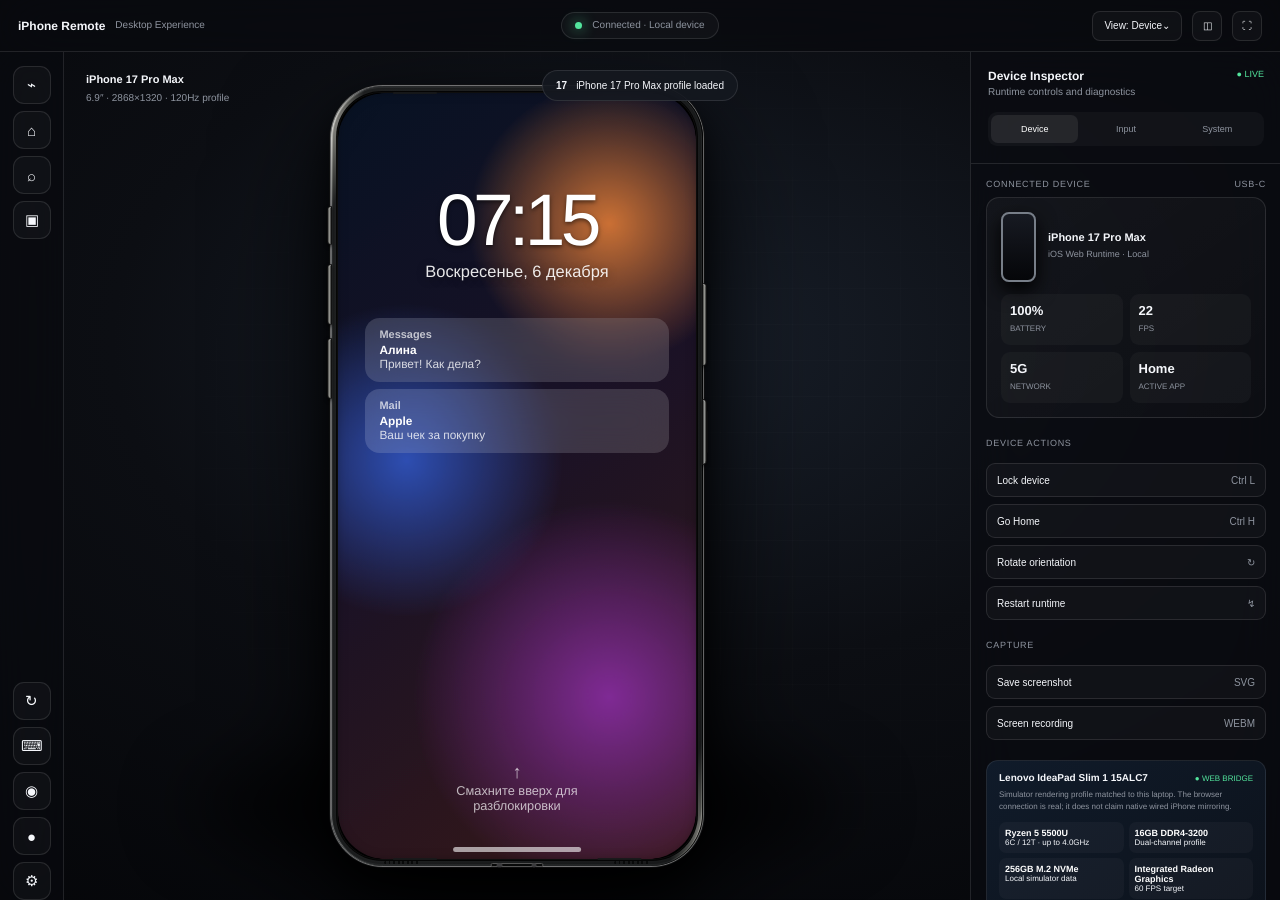
==== commit a15a9356: "style: add Geometry Dash Neon Circuit experience" ====
--- a/index.html
+++ b/index.html
@@ -14,6 +14,7 @@
   <link rel="stylesheet" href="css/device17.css?v=17">
   <link rel="stylesheet" href="css/clarity.css?v=19">
   <link rel="stylesheet" href="css/pixel-perfect.css?v=20">
+  <link rel="stylesheet" href="css/geometry-zone.css?v=21">
   <link rel="stylesheet" href="apps/facetime/facetime-styles.css">
   <style>#app-window{background:#000}</style>
 </head>
@@ -33,6 +34,6 @@
 </div>
 <script src="js/core.js"></script>
 <script src="apps/facetime/facetime-models.js"></script><script src="apps/facetime/facetime-utils.js"></script><script src="apps/facetime/facetime-app.js"></script>
-<script src="js/apps.js"></script><script src="js/desktop.js?v=20260928"></script><script src="js/device17.js?v=17"></script><script src="js/icon-restore.js?v=18"></script><script src="js/presentation-exit.js?v=2"></script>
+<script src="js/apps.js"></script><script src="js/geometry-zone.js?v=21"></script><script src="js/desktop.js?v=20260928"></script><script src="js/device17.js?v=17"></script><script src="js/icon-restore.js?v=18"></script><script src="js/presentation-exit.js?v=2"></script>
 <script>if('serviceWorker'in navigator)addEventListener('load',()=>navigator.serviceWorker.register('./sw.js').catch(()=>{}));</script>
 </body></html>
--- a/css/geometry-zone.css
+++ b/css/geometry-zone.css
@@ -0,0 +1 @@
+#gd2{position:absolute;inset:0;overflow:hidden;background:#081a3a;color:#fff;font-family:Arial Black,Arial,sans-serif;touch-action:none;user-select:none}#gd2 canvas{position:absolute;inset:0;width:100%;height:100%;display:block;touch-action:none}.gd2-hud{position:absolute;z-index:5;left:14px;right:14px;top:10px;display:flex;align-items:center;gap:9px;pointer-events:none}.gd2-progress-shell{height:9px;flex:1;border:2px solid #fff;border-radius:8px;background:#0008;overflow:hidden;box-shadow:0 2px 0 #0008}.gd2-progress{width:0;height:100%;background:linear-gradient(90deg,#68ff58,#e9ff4d);box-shadow:0 0 10px #70ff6b;transition:width .08s linear}.gd2-percent{min-width:34px;font:700 12px Arial;text-align:right;text-shadow:0 2px 2px #000}.gd2-pause{position:absolute;z-index:8;right:11px;top:34px;width:31px;height:31px;border:2px solid #fff;border-radius:8px;background:#101a48cc;color:#fff;font:800 14px Arial;box-shadow:0 3px 0 #0008}.gd2-zone-label{position:absolute;z-index:4;left:50%;top:56px;transform:translateX(-50%);font:900 15px Arial Black,Arial;letter-spacing:1.5px;text-transform:uppercase;text-shadow:0 3px 0 #0008;opacity:0;transition:.35s;white-space:nowrap}.gd2-zone-label.show{opacity:1;transform:translate(-50%,7px)}.gd2-attempt{position:absolute;z-index:4;top:82px;left:0;right:0;text-align:center;font:900 20px Arial Black,Arial;letter-spacing:1px;text-shadow:0 3px 0 #0008;pointer-events:none;animation:gd2Attempt 1.25s forwards}.gd2-menu{position:absolute;z-index:20;inset:0;display:flex;flex-direction:column;align-items:center;justify-content:center;padding:24px;text-align:center;background:linear-gradient(#162a72e6,#071b4ee8);backdrop-filter:blur(5px)}.gd2-menu.hidden{display:none}.gd2-logo{font:900 clamp(27px,8vw,48px)/.9 Arial Black,Impact,sans-serif;letter-spacing:-2px;color:#ffe600;-webkit-text-stroke:2px #4d2300;text-shadow:0 5px 0 #4b2200,0 9px 18px #0009;transform:skew(-4deg)}.gd2-level-name{margin-top:18px;font:900 17px Arial Black,Arial;letter-spacing:2px;text-transform:uppercase;text-shadow:0 3px 0 #0008}.gd2-difficulty{display:flex;align-items:center;gap:8px;margin:9px 0 18px;padding:7px 12px;border:2px solid #fff7;border-radius:20px;background:#ffca16;color:#4a2800;font:900 11px Arial}.gd2-face{width:25px;height:25px;display:grid;place-items:center;border:2px solid #5c3100;border-radius:50%;background:#ffeb62;font-size:15px}.gd2-play{width:78px;height:78px;border:4px solid #d5ffbf;border-radius:18px;background:linear-gradient(#7dff5f,#22b82f);color:#fff;font-size:38px;text-shadow:0 3px 0 #17631d;box-shadow:0 6px 0 #116e20,0 12px 30px #0008;clip-path:polygon(0 0,100% 0,100% 100%,0 100%)}.gd2-play:active{transform:translateY(4px);box-shadow:0 2px 0 #116e20}.gd2-options{display:flex;gap:8px;margin-top:22px}.gd2-option{min-width:105px;padding:8px 10px;border:2px solid #fff6;border-radius:9px;background:#111b48cc;color:#fff;font:700 10px Arial}.gd2-option.on{background:#3cae36;border-color:#bfff9f}.gd2-best{margin-top:12px;font:700 10px Arial;color:#dbe8ff}.gd2-result{font:900 21px Arial Black,Arial;color:#fff;text-shadow:0 3px 0 #0008}.gd2-result-percent{margin:10px 0;font:900 38px Arial Black,Arial;color:#ffe500;-webkit-text-stroke:1px #553500;text-shadow:0 4px 0 #553500}.gd2-stats{font:700 10px/1.7 Arial;color:#c6d8ff}.gd2-actions{display:flex;gap:10px;margin-top:17px}.gd2-actions button{padding:10px 15px;border:2px solid #fff7;border-radius:9px;background:#1a2d72;color:#fff;font:800 11px Arial}.gd2-actions .primary{background:#39bd3c}.gd2-coinbar{position:absolute;z-index:5;left:13px;top:35px;color:#ffe14b;font:900 11px Arial;text-shadow:0 2px 0 #0008}.gd2-flash{position:absolute;z-index:12;inset:0;background:#fff;opacity:0;pointer-events:none}.gd2-flash.active{animation:gd2Flash .25s}.gd2-orientation{position:absolute;z-index:25;inset:0;display:none;place-items:center;padding:30px;background:#08132ef2;text-align:center;font:800 14px/1.5 Arial}.gd2-orientation b{display:block;font-size:35px;margin-bottom:10px}@keyframes gd2Attempt{0%,45%{opacity:1}100%{opacity:0}}@keyframes gd2Flash{50%{opacity:.85}}@media(max-width:520px) and (orientation:portrait){#gd2 .gd2-orientation{display:grid}.gd2-orientation.dismissed{display:none!important}}
